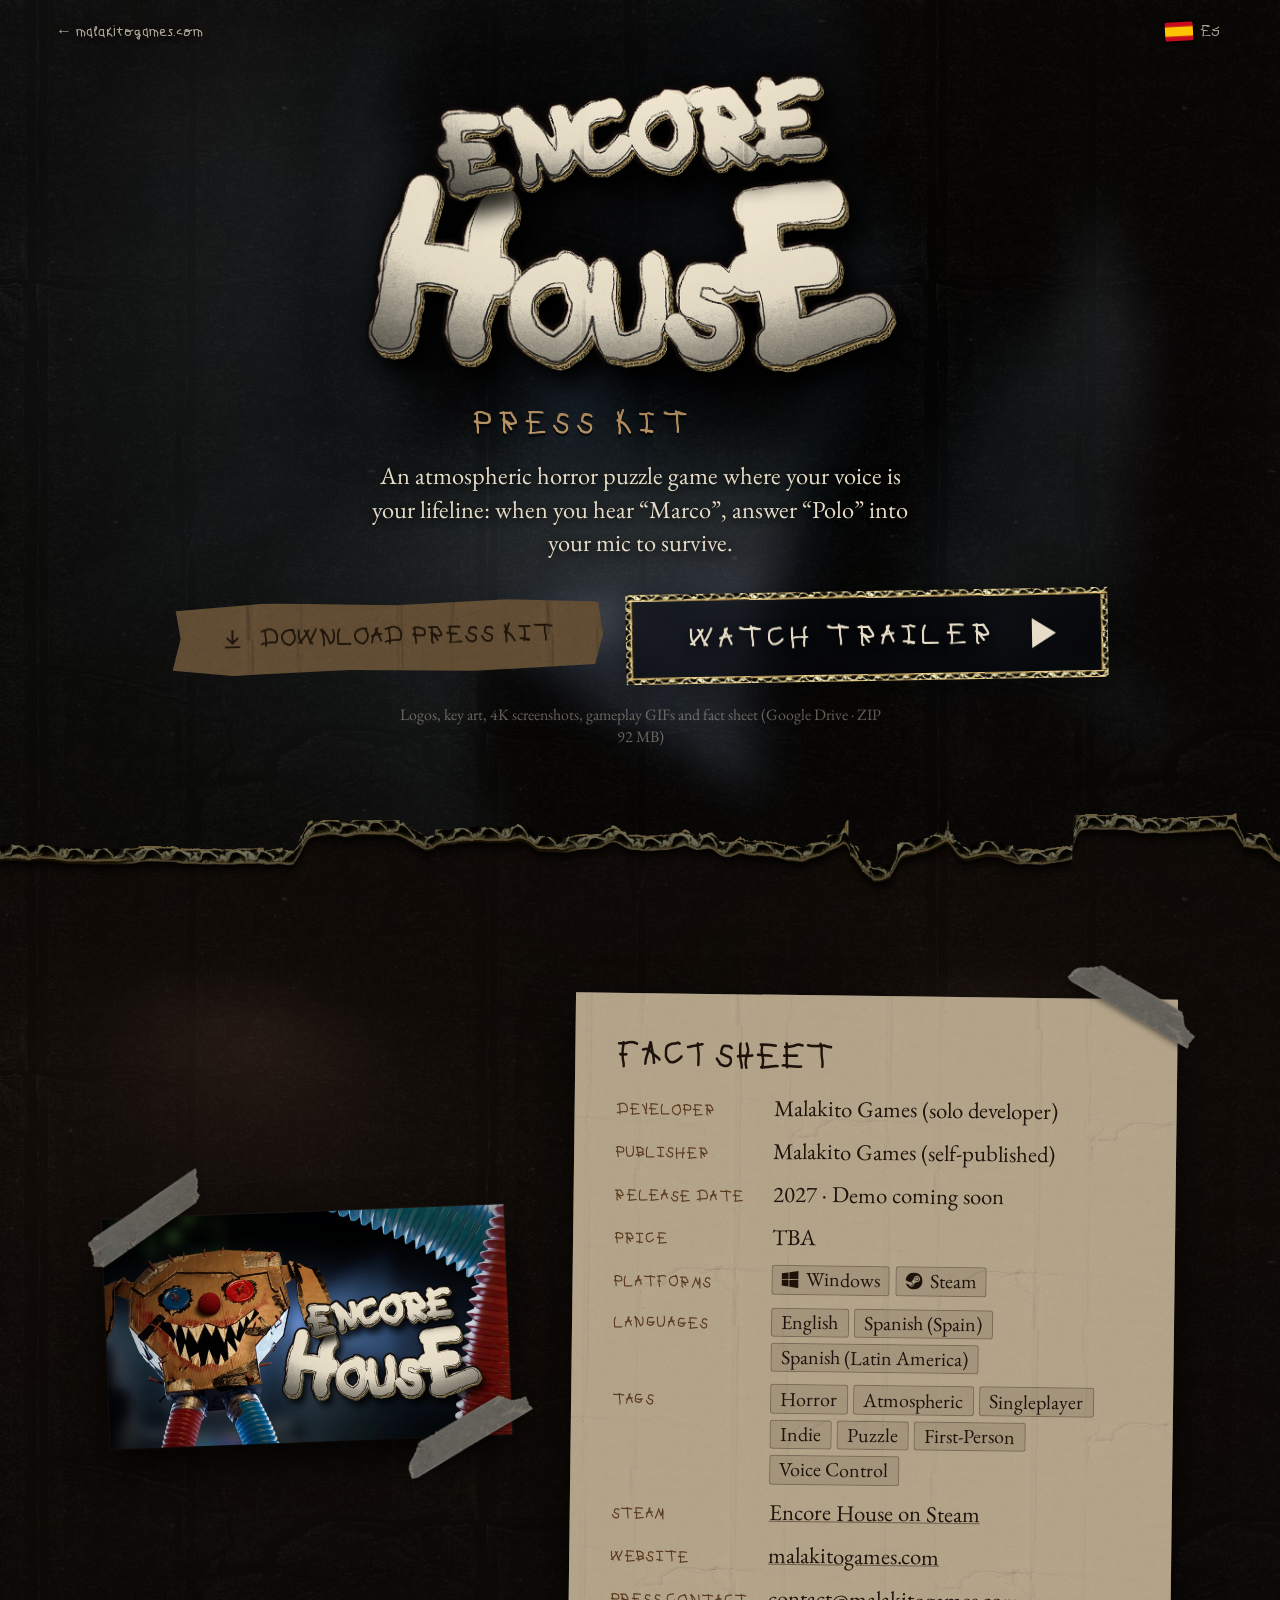
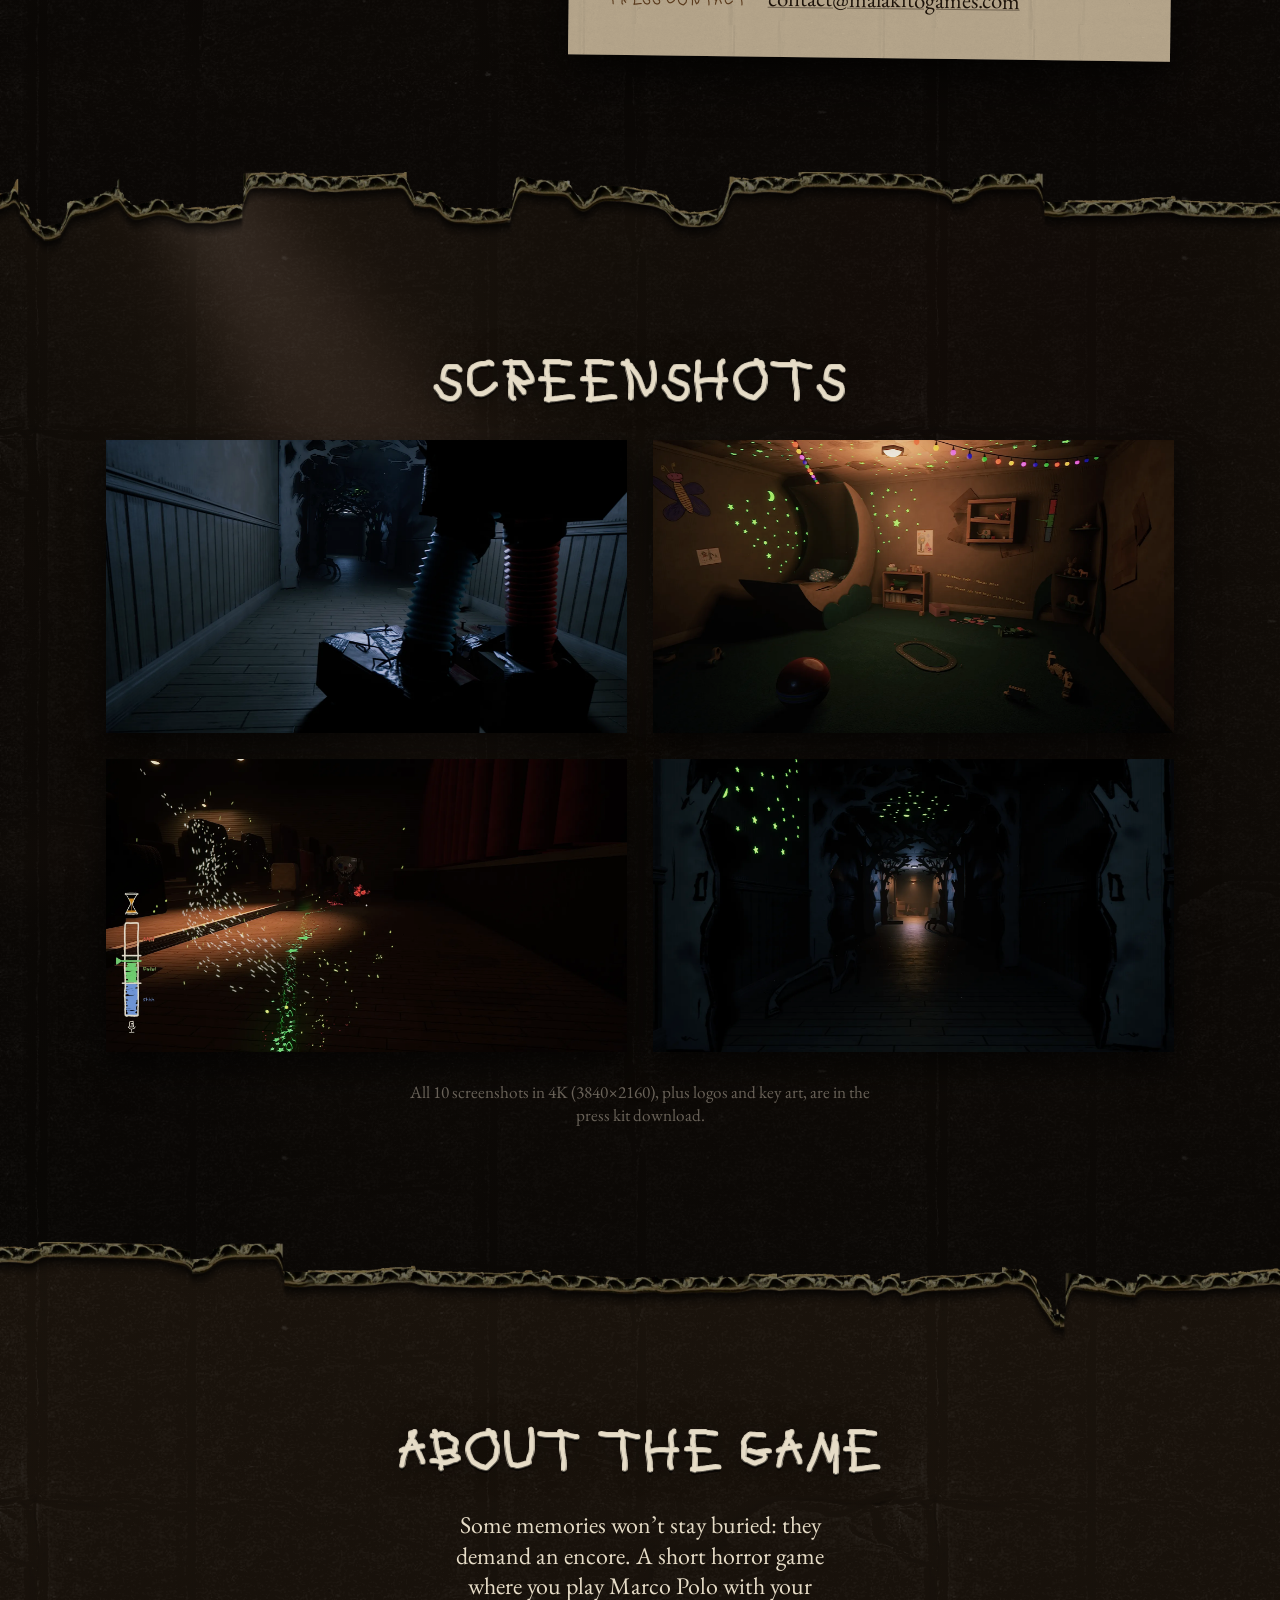
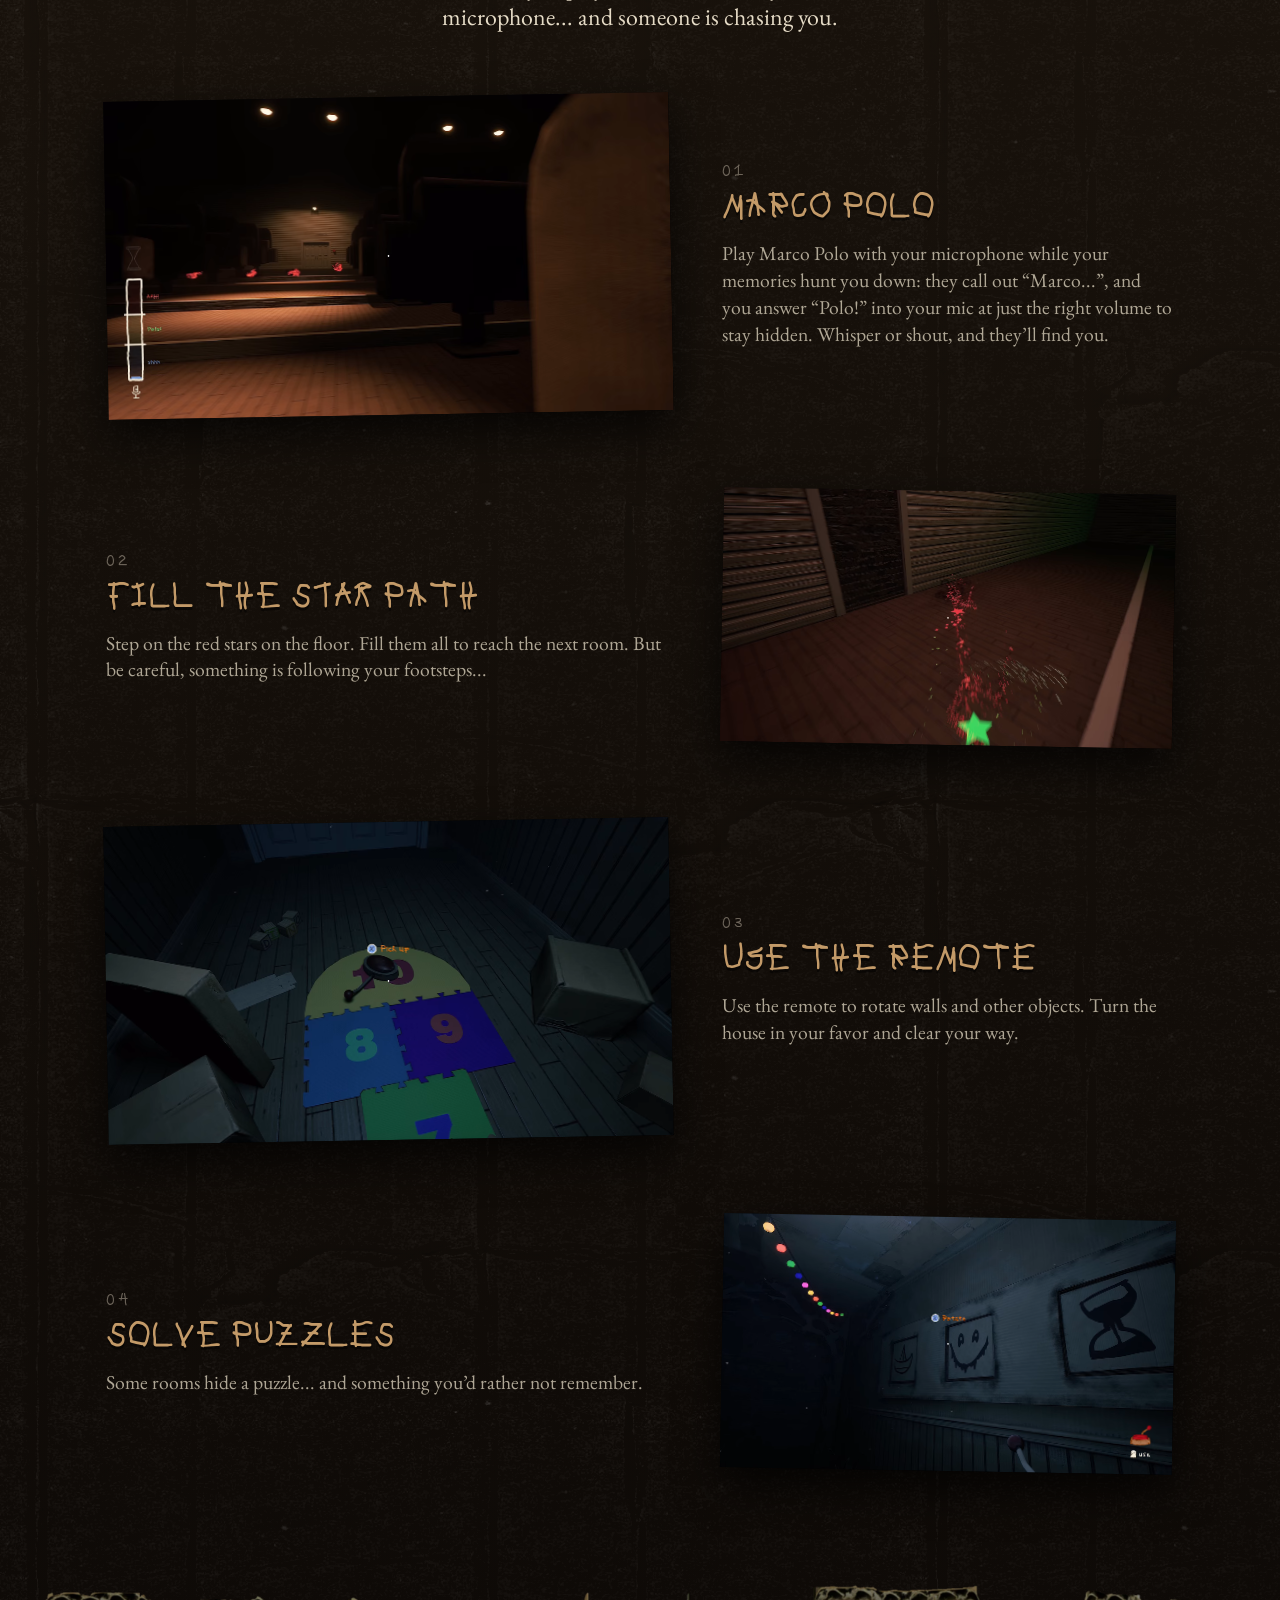
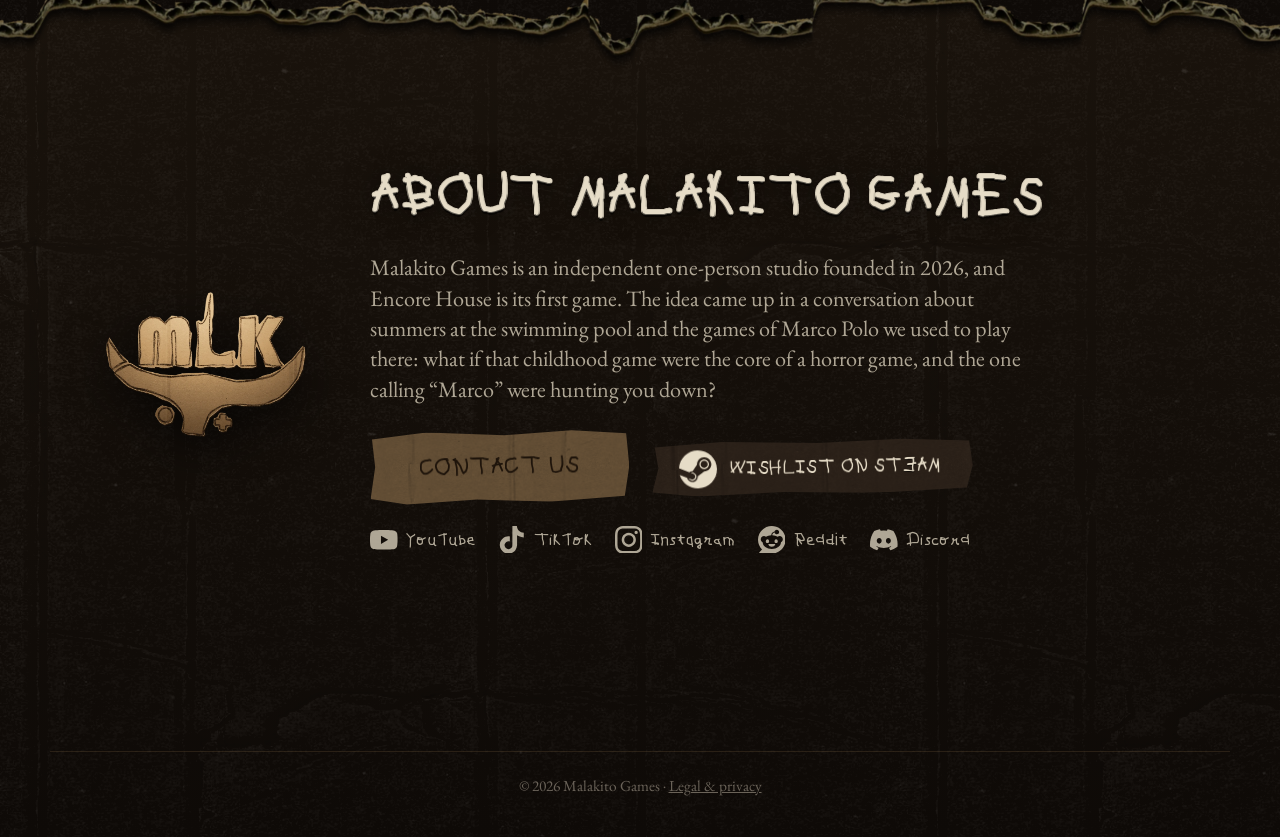
==== presskit/index.html @ 670d8d60 "Página /presskit, bandera arriba en la portada, botón Kit de prensa a la subpágina" ====
<!doctype html>
<html lang="en">
<head>
	<meta charset="utf-8" />
	<meta name="viewport" content="width=device-width, initial-scale=1" />
	<title>Encore House — Press kit · Malakito Games</title>
	<meta name="description" content="Press kit for Encore House, an atmospheric horror puzzle game where your voice is your lifeline. Fact sheet, screenshots, logos, key art and trailer." />
	<meta name="theme-color" content="#0b0907" />
	<meta property="og:type" content="website" />
	<meta property="og:title" content="Encore House — Press kit" />
	<meta property="og:description" content="Fact sheet, screenshots, logos, key art and trailer of Encore House, by Malakito Games." />
	<meta property="og:image" content="https://malakitogames.com/assets/brand/og_image.jpg" />
	<meta property="og:url" content="https://malakitogames.com/presskit/" />
	<meta name="twitter:card" content="summary_large_image" />
	<link rel="icon" href="../assets/brand/favicon.ico" sizes="any" />
	<link rel="icon" type="image/png" href="../assets/brand/favicon.png" />
	<link rel="apple-touch-icon" href="../assets/brand/apple-touch-icon.png" />
	<link rel="preload" as="font" type="font/woff2" href="../assets/fonts/EncoreKid-Regular.woff2" crossorigin />
	<link rel="stylesheet" href="../css/style.css?v=d9d851db" />
	<link rel="stylesheet" href="../css/edge.css?v=f5a3320f" />
	<script src="../js/config.js?v=3f3f60be"></script>
	<style>
		/* ---------- Press kit: solo lo propio de esta página; el resto viene de style.css ---------- */
		.pk-hero .sheet__in { min-height: min(86svh, 820px); display: grid; place-items: center; }
		.pk-hero .band__veil { background: radial-gradient(ellipse at 50% 45%, rgba(9, 7, 5, 0.3), rgba(9, 7, 5, 0.88) 75%); }
		.pk-hero__content { position: relative; z-index: 2; text-align: center; padding: 70px var(--gutter) calc(var(--edge-h) * 0.9); }
		.pk-hero__logo { width: min(560px, 80vw); margin: 0 auto 0.4rem; filter: drop-shadow(0 10px 30px rgba(0, 0, 0, 0.8)); }
		.pk-kicker { font: 400 clamp(1.4rem, 3vw, 2rem)/1 var(--font-display); color: var(--kraft); letter-spacing: 0.18em; text-transform: uppercase; margin: 0 0 1.2rem; text-shadow: 0 3px 0 rgba(0, 0, 0, 0.6); }
		.pk-hero__lead { margin: 0 auto 2rem; max-width: 46ch; font-size: 1.1em; color: var(--paper); text-shadow: 0 2px 10px rgba(0, 0, 0, 0.9); }
		.pk-cta { display: flex; gap: 1rem 1.4rem; flex-wrap: wrap; justify-content: center; align-items: center; }
		.pk-cta__note { width: 100%; margin: 0.4rem 0 0; font-size: 0.85rem; color: var(--paper-faint); }
		.btn--dl::before { content: ""; width: 0.9em; height: 0.9em; margin-right: 0.15em; background: currentColor;
			-webkit-mask: url("data:image/svg+xml,%3Csvg xmlns='http://www.w3.org/2000/svg' viewBox='0 0 24 24'%3E%3Cpath d='M11 2h2v11.6l4.3-4.3 1.4 1.4L12 17.4l-6.7-6.7 1.4-1.4 4.3 4.3zM4 19h16v2H4z'/%3E%3C/svg%3E") center / contain no-repeat;
			mask: url("data:image/svg+xml,%3Csvg xmlns='http://www.w3.org/2000/svg' viewBox='0 0 24 24'%3E%3Cpath d='M11 2h2v11.6l4.3-4.3 1.4 1.4L12 17.4l-6.7-6.7 1.4-1.4 4.3 4.3zM4 19h16v2H4z'/%3E%3C/svg%3E") center / contain no-repeat; }

		/* ---- ficha técnica: hoja de papel kraft pegada con cinta ---- */
		.pk-facts { display: grid; grid-template-columns: 0.8fr 1.2fr; gap: clamp(32px, 5vw, 72px); align-items: center; }
		.pk-sheet {
			position: relative; color: #1d130a;
			padding: clamp(26px, 3.4vw, 44px) clamp(22px, 3.2vw, 44px);
			background: #e2cead;
			box-shadow: 0 22px 50px rgba(0, 0, 0, 0.7);
			transform: rotate(0.7deg);
		}
		.pk-sheet::before { content: ""; position: absolute; inset: 0; pointer-events: none;
			background: url("../assets/tex/cardboard_grain.jpg") center / 300px; mix-blend-mode: multiply; opacity: 0.42; }
		.pk-sheet > * { position: relative; }
		.pk-sheet .tape { position: absolute; z-index: 2; }
		.pk-sheet h2 { font: 400 clamp(1.6rem, 3vw, 2.2rem)/1 var(--font-display); text-transform: uppercase; margin: 0 0 1.2rem; color: #1d130a; }
		.pk-dl { display: grid; grid-template-columns: auto 1fr; gap: 0.75rem 1.3rem; margin: 0; align-items: baseline; }
		.pk-dl dt { font: 400 1rem/1.4 var(--font-display); color: #5a3a1c; text-transform: uppercase; letter-spacing: 0.04em; white-space: nowrap; }
		.pk-dl dd { margin: 0; font-size: 1.02em; color: #1d130a; }
		.pk-dl .nowrap { white-space: nowrap; }
		.pk-dl a { color: #1d130a; text-decoration-color: rgba(29, 19, 10, 0.45); }
		.pk-dl a:hover { color: #7a2a1f; }
		.chips { display: flex; flex-wrap: wrap; gap: 0.35rem; }
		.chip { display: inline-flex; align-items: center; gap: 0.4em; padding: 0.12em 0.6em; font-size: 0.88em; line-height: 1.5; border-radius: 3px;
			background: rgba(29, 19, 10, 0.1); box-shadow: inset 0 0 0 1px rgba(29, 19, 10, 0.32); }
		.chip svg { width: 1em; height: 1em; fill: currentColor; flex: none; }
		.pk-copy { margin-top: 1.4rem; font: 400 1.05rem/1 var(--font-display); background: none; border: 0; color: #3a2410; cursor: pointer; text-decoration: underline; padding: 0; }
		.pk-copy:hover { color: #1d130a; }

		/* ---- el juego: filas grandes con el vídeo en movimiento ---- */
		.pk-about__lead { font-size: clamp(1.2rem, 1.6vw, 1.45rem); line-height: 1.5; color: var(--paper); text-align: center; margin: 0 auto clamp(2.6rem, 5vw, 4rem); max-width: 40ch; text-wrap: balance; }
		.pk-rows { display: grid; gap: clamp(44px, 6vw, 84px); }
		.pk-row { display: grid; grid-template-columns: 1.25fr 1fr; gap: clamp(26px, 4vw, 60px); align-items: center; }
		.pk-row:nth-child(even) .pk-row__media { order: 2; }
		.pk-row__media { position: relative; aspect-ratio: 16 / 9; background: #000; box-shadow: 0 18px 44px rgba(0, 0, 0, 0.7); transform: rotate(-1deg); }
		.pk-row:nth-child(even) .pk-row__media { transform: rotate(1deg); }
		.pk-row__media video { width: 100%; height: 100%; object-fit: cover; display: block; }
		.pk-row__num { display: block; font: 400 1rem/1 var(--font-display); color: var(--paper-faint); letter-spacing: 0.2em; margin-bottom: 0.5rem; }
		.pk-row h3 { font: 400 clamp(1.7rem, 2.8vw, 2.4rem)/1.05 var(--font-display); color: var(--kraft); text-transform: uppercase; margin: 0 0 0.9rem; text-shadow: 0 3px 0 rgba(0, 0, 0, 0.5); }
		.pk-row p { font-size: clamp(1.05rem, 1.2vw, 1.2rem); line-height: 1.6; color: var(--paper-dim); margin: 0; }

		/* ---- capturas ---- */
		.pk-shots { display: grid; grid-template-columns: repeat(2, 1fr); gap: clamp(14px, 2vw, 26px); margin-top: 1.5rem; }
		.pk-shots a { display: block; overflow: hidden; box-shadow: 0 14px 32px rgba(0, 0, 0, 0.65); cursor: zoom-in; }
		.pk-shots img { width: 100%; aspect-ratio: 16 / 9; object-fit: cover; transition: transform 0.4s ease, filter 0.4s ease; filter: brightness(0.92); }
		.pk-shots a:hover img { transform: scale(1.04); filter: brightness(1.08); }
		.pk-shots__note { text-align: center; margin: 1.8rem auto 0; color: var(--paper-faint); font-size: 0.92rem; }

		/* ---- estudio + contacto de prensa ---- */
		.pk-studio { display: grid; grid-template-columns: 200px 1fr; gap: clamp(28px, 5vw, 64px); align-items: center; }
		.pk-studio > img { width: 100%; filter: drop-shadow(0 12px 24px rgba(0, 0, 0, 0.7)); }
		.pk-cta--left { justify-content: flex-start; margin-top: 1.6rem; }
		.pk-mailnote { margin: 1rem 0 0; font-size: 0.88rem; color: var(--paper-faint); }
		.pk-mailnote a { color: var(--kraft); font-size: 1.1rem; }
		.socials.pk-socials { margin: 1.4rem 0 0; }

		.pk-top { position: absolute; top: 18px; left: var(--gutter); right: var(--gutter); z-index: 5; display: flex; justify-content: space-between; align-items: center; }
		.pk-top a { font: 400 1rem/1 var(--font-display); color: var(--paper-dim); text-decoration: none; text-shadow: 0 2px 6px rgba(0, 0, 0, 0.8); }
		.pk-top a:hover { color: var(--kraft); }

		@media (max-width: 860px) {
			.pk-facts, .pk-row, .pk-studio { grid-template-columns: 1fr; }
			.pk-row:nth-child(even) .pk-row__media { order: 0; }
			.pk-studio > img { width: 150px; }
		}
		@media (max-width: 480px) {
			.pk-dl { grid-template-columns: 1fr; gap: 0.1rem; }
			.pk-dl dd { margin-bottom: 0.7rem; }
			.pk-shots { grid-template-columns: 1fr; }
		}
	</style>
</head>
<body>
	<main>

		<!-- ============ PORTADA ============ -->
		<section class="pk-hero">
			<div class="sheet sheet--edge" style="--edge-x: -300px">
				<div class="sheet__in">
					<div class="band__bg" style="background-image:url('../assets/shots/shot_002_bg.webp')"></div>
					<div class="band__veil"></div>
					<div class="grain"></div>
					<div class="pk-top">
						<a href="../" data-i18n="nav.site">← malakitogames.com</a>
						<button class="lang js-lang" type="button">
							<span class="lang__flag lang__flag--es" aria-hidden="true"></span>
							<span class="lang__flag lang__flag--en" aria-hidden="true"></span>
							<span class="lang__code"></span>
						</button>
					</div>
					<div class="pk-hero__content">
						<img class="pk-hero__logo" src="../assets/brand/encore_house_logo.webp" alt="Encore House" width="1400" height="760" />
						<p class="pk-kicker" data-i18n="kicker">Press kit</p>
						<p class="pk-hero__lead" data-i18n="short">An atmospheric horror puzzle game where your voice is your lifeline: when you hear “Marco”, answer “Polo” into your mic to survive.</p>
						<div class="pk-cta">
							<a class="btn btn--big btn--dl js-drive" href="#" target="_blank" rel="noopener" data-i18n="dl">Download press kit</a>
							<a class="btn btn--teaser btn--play js-trailer" href="#" data-i18n="trailer">Watch trailer</a>
							<p class="pk-cta__note" data-i18n="dl.note">Logos, key art, 4K screenshots, gameplay GIFs and fact sheet (Google Drive · ZIP 92 MB)</p>
						</div>
					</div>
				</div>
				<div class="edge-lip"></div>
			</div>
		</section>

		<!-- ============ FICHA TÉCNICA ============ -->
		<section class="band">
			<div class="sheet sheet--edge" style="--edge-x: -1130px">
				<div class="sheet__in">
					<div class="band__bg" style="background-image:url('../assets/shots/shot_007_bg.webp')"></div>
					<div class="band__veil band__veil--deep"></div>
					<div class="grain"></div>
					<div class="band__content">
						<div class="pk-facts">
							<figure class="pinned pinned--tilt-l">
								<img src="../assets/brand/capsule_main.webp" alt="Encore House key art" loading="lazy" width="1232" height="706" />
								<span class="tape tape--tl tape--p3"></span><span class="tape tape--br tape--p4"></span>
							</figure>
							<div class="pk-sheet">
								<span class="tape tape--tr tape--p4"></span>
								<h2 data-i18n="facts.title">Fact sheet</h2>
								<dl class="pk-dl js-facts">
									<dt data-i18n="f.dev">Developer</dt><dd data-i18n="f.dev.v">Malakito Games (solo developer)</dd>
									<dt data-i18n="f.pub">Publisher</dt><dd data-i18n="f.pub.v">Malakito Games (self-published)</dd>
									<dt data-i18n="f.date">Release date</dt><dd data-i18n="f.date.v">2027 · Demo coming soon</dd>
									<dt data-i18n="f.price">Price</dt><dd data-i18n="f.price.v">TBA</dd>
									<dt data-i18n="f.plat">Platforms</dt><dd class="chips js-plat"></dd>
									<dt data-i18n="f.lang">Languages</dt><dd class="chips" data-chips="langs"></dd>
									<dt data-i18n="f.tags">Tags</dt><dd class="chips" data-chips="tags"></dd>
									<dt>Steam</dt><dd><a class="js-steam nowrap" href="#" target="_blank" rel="noopener" data-i18n="f.steam.v">Encore House on Steam</a></dd>
									<dt data-i18n="f.web">Website</dt><dd><a class="nowrap" href="../">malakitogames.com</a></dd>
									<dt data-i18n="f.contact">Press contact</dt><dd><a class="js-mail nowrap" href="#">contact [at] malakitogames.com</a></dd>
								</dl>
							</div>
						</div>
					</div>
				</div>
				<div class="edge-lip"></div>
			</div>
		</section>

		<!-- ============ CAPTURAS ============ -->
		<section class="band">
			<div class="sheet sheet--edge" style="--edge-x: -1890px">
				<div class="sheet__in">
					<div class="band__bg" style="background-image:url('../assets/shots/shot_009_bg.webp')"></div>
					<div class="band__veil band__veil--deep"></div>
					<div class="grain"></div>
					<div class="band__content">
						<h2 class="title title--center" data-i18n="shots.title">Screenshots</h2>
						<div class="pk-shots js-gallery">
							<a href="../assets/shots/shot_002.webp"><img src="../assets/shots/shot_002.webp" alt="Encore House screenshot" loading="lazy" width="1920" height="1080" /></a>
							<a href="../assets/shots/shot_003.webp"><img src="../assets/shots/shot_003.webp" alt="Encore House screenshot" loading="lazy" width="1920" height="1080" /></a>
							<a href="../assets/shots/shot_001.webp"><img src="../assets/shots/shot_001.webp" alt="Encore House screenshot" loading="lazy" width="1920" height="1080" /></a>
							<a href="../assets/shots/shot_006.webp"><img src="../assets/shots/shot_006.webp" alt="Encore House screenshot" loading="lazy" width="1920" height="1080" /></a>
						</div>
						<p class="pk-shots__note" data-i18n="shots.note">All 10 screenshots in 4K (3840×2160), plus logos and key art, are in the press kit download.</p>
					</div>
				</div>
				<div class="edge-lip"></div>
			</div>
		</section>

		<!-- ============ EL JUEGO ============ -->
		<section class="band">
			<div class="sheet sheet--edge" style="--edge-x: -560px">
				<div class="sheet__in">
					<div class="band__veil band__veil--solid"></div>
					<div class="grain grain--strong"></div>
					<div class="band__content">
						<h2 class="title title--center" data-i18n="about.title">About the game</h2>
						<p class="pk-about__lead" data-i18n="about">Some memories won’t stay buried: they demand an encore. A short horror game where you play Marco Polo with your microphone... and someone is chasing you.</p>
						<div class="pk-rows">
							<article class="pk-row">
								<div class="pk-row__media"><video muted loop playsinline preload="none" poster="../assets/video/clip_marco_polo.jpg" data-clip="marco_polo"></video></div>
								<div><span class="pk-row__num">01</span><h3>Marco Polo</h3><p data-i18n="m1">Play Marco Polo with your microphone while your memories hunt you down: they call out “Marco...”, and you answer “Polo!” into your mic at just the right volume to stay hidden. Whisper or shout, and they’ll find you.</p></div>
							</article>
							<article class="pk-row">
								<div class="pk-row__media"><video muted loop playsinline preload="none" poster="../assets/video/clip_path.jpg" data-clip="path"></video></div>
								<div><span class="pk-row__num">02</span><h3 data-i18n="m2.t">Fill the Star Path</h3><p data-i18n="m2">Step on the red stars on the floor. Fill them all to reach the next room. But be careful, something is following your footsteps...</p></div>
							</article>
							<article class="pk-row">
								<div class="pk-row__media"><video muted loop playsinline preload="none" poster="../assets/video/clip_remote.jpg" data-clip="remote"></video></div>
								<div><span class="pk-row__num">03</span><h3 data-i18n="m3.t">Use the Remote</h3><p data-i18n="m3">Use the remote to rotate walls and other objects. Turn the house in your favor and clear your way.</p></div>
							</article>
							<article class="pk-row">
								<div class="pk-row__media"><video muted loop playsinline preload="none" poster="../assets/video/clip_puzzle.jpg" data-clip="puzzle"></video></div>
								<div><span class="pk-row__num">04</span><h3 data-i18n="m4.t">Solve Puzzles</h3><p data-i18n="m4">Some rooms hide a puzzle... and something you’d rather not remember.</p></div>
							</article>
						</div>
					</div>
				</div>
				<div class="edge-lip"></div>
			</div>
		</section>

		<!-- ============ ESTUDIO + CONTACTO ============ -->
		<section class="band band--last">
			<div class="sheet">
				<div class="sheet__in">
					<div class="band__veil band__veil--solid"></div>
					<div class="grain grain--strong"></div>
					<div class="band__content">
						<div class="pk-studio">
							<img src="../assets/brand/mlk_logo_kraft.webp" alt="Malakito Games" loading="lazy" width="700" height="509" />
							<div>
								<h2 class="title" data-i18n="studio.title">About Malakito Games</h2>
								<p data-i18n="studio">Malakito Games is an independent one-person studio founded in 2026, and Encore House is its first game. The idea came up in a conversation about summers at the swimming pool and the games of Marco Polo we used to play there: what if that childhood game were the core of a horror game, and the one calling “Marco” were hunting you down?</p>
								<div class="pk-cta pk-cta--left">
									<a class="btn btn--big js-contact" href="#" data-i18n="contact">Contact us</a>
									<a class="btn btn--ghost btn--steam js-steam" href="#" target="_blank" rel="noopener"><span data-i18n="wishlist">Wishlist on Steam</span></a>
								</div>
								<p class="pk-mailnote js-mailnote" role="status" hidden></p>
								<ul class="socials pk-socials js-socials"></ul>
							</div>
						</div>
					</div>
					<footer class="footer">
						<span>© <span class="js-year">2026</span> Malakito Games · <a class="footer__legal" href="../legal.html" data-i18n="legal">Legal &amp; privacy</a></span>
					</footer>
				</div>
			</div>
		</section>
	</main>

	<!-- Ventana del tráiler (igual que en la portada) -->
	<div class="lightbox js-trailerbox" hidden>
		<button class="lightbox__close" aria-label="Close">×</button>
		<div class="trailer__frame"></div>
	</div>
	<!-- Visor de capturas -->
	<div class="lightbox js-lightbox" hidden>
		<button class="lightbox__close" aria-label="Close">×</button>
		<button class="lightbox__prev" aria-label="Previous">‹</button>
		<img alt="" />
		<button class="lightbox__next" aria-label="Next">›</button>
	</div>

	<script>
	(() => {
		const S = window.SITE || {};
		const T = {
			en: {
				"nav.site": "← malakitogames.com", kicker: "Press kit",
				short: "An atmospheric horror puzzle game where your voice is your lifeline: when you hear “Marco”, answer “Polo” into your mic to survive.",
				dl: "Download press kit", trailer: "Watch trailer",
				"dl.note": "Logos, key art, 4K screenshots, gameplay GIFs and fact sheet (Google Drive · ZIP 92 MB)",
				"facts.title": "Fact sheet",
				"f.dev": "Developer", "f.dev.v": "Malakito Games (solo developer)",
				"f.pub": "Publisher", "f.pub.v": "Malakito Games (self-published)",
				"f.date": "Release date", "f.date.v": "2027 · Demo coming soon",
				"f.price": "Price", "f.price.v": "TBA",
				"f.plat": "Platforms", "f.lang": "Languages", "f.tags": "Tags",
				"f.web": "Website", "f.contact": "Press contact",
				langs: ["English", "Spanish (Spain)", "Spanish (Latin America)"],
				tags: ["Horror", "Atmospheric", "Singleplayer", "Indie", "Puzzle", "First-Person", "Voice Control"],
				"f.steam.v": "Encore House on Steam",
				"about.title": "About the game",
				about: "Some memories won’t stay buried: they demand an encore. A short horror game where you play Marco Polo with your microphone... and someone is chasing you.",
				m1: "Play Marco Polo with your microphone while your memories hunt you down: they call out “Marco...”, and you answer “Polo!” into your mic at just the right volume to stay hidden. Whisper or shout, and they’ll find you.",
				"m2.t": "Fill the Star Path", m2: "Step on the red stars on the floor. Fill them all to reach the next room. But be careful, something is following your footsteps...",
				"m3.t": "Use the Remote", m3: "Use the remote to rotate walls and other objects. Turn the house in your favor and clear your way.",
				"m4.t": "Solve Puzzles", m4: "Some rooms hide a puzzle... and something you’d rather not remember.",
				"shots.title": "Screenshots",
				"shots.note": "All 10 screenshots in 4K (3840×2160), plus logos and key art, are in the press kit download.",
				"studio.title": "About Malakito Games",
				studio: "Malakito Games is an independent one-person studio founded in 2026, and Encore House is its first game. The idea came up in a conversation about summers at the swimming pool and the games of Marco Polo we used to play there: what if that childhood game were the core of a horror game, and the one calling “Marco” were hunting you down?",
				contact: "Contact us", mailok: "Email copied to your clipboard",
				wishlist: "Wishlist on St<span class=\"mirror\">e</span>am",
				legal: "Legal &amp; privacy", "lang.switch": "Ver en español",
				title: "Encore House — Press kit · Malakito Games",
			},
			es: {
				"nav.site": "← malakitogames.com", kicker: "Kit de prensa",
				short: "Un juego de terror atmosférico y puzles en el que tu voz es tu salvavidas: cuando escuches “Marco”, responde “Polo” por el micrófono para sobrevivir.",
				dl: "Descargar kit de prensa", trailer: "Ver tráiler",
				"dl.note": "Logos, key art, capturas en 4K, GIFs de gameplay y ficha técnica (Google Drive · ZIP 92 MB)",
				"facts.title": "Ficha técnica",
				"f.dev": "Desarrollador", "f.dev.v": "Malakito Games (desarrollador en solitario)",
				"f.pub": "Editor", "f.pub.v": "Malakito Games (autoeditado)",
				"f.date": "Lanzamiento", "f.date.v": "2027 · Demo próximamente",
				"f.price": "Precio", "f.price.v": "Por anunciar",
				"f.plat": "Plataformas", "f.lang": "Idiomas", "f.tags": "Etiquetas",
				"f.web": "Web", "f.contact": "Contacto de prensa",
				langs: ["Inglés", "Español de España", "Español de Hispanoamérica"],
				tags: ["Terror", "Ambientales", "Un jugador", "Indie", "Puzles", "Primera persona", "Control de voz"],
				"f.steam.v": "Encore House en Steam",
				"about.title": "Acerca del juego",
				about: "Hay recuerdos que no se quedan enterrados: piden un Encore. Un juego de terror corto en el que juegas al Marco Polo con tu micrófono... y alguien te persigue.",
				m1: "Juega al Marco Polo con tu micrófono mientras te persiguen tus recuerdos: te gritan “Marco...”, responde “¡Polo!” por el micrófono al volumen correcto para no ser encontrado. Si susurras o gritas, te encontrarán.",
				"m2.t": "Rellena el Camino de Estrellas", m2: "Pisa las estrellas rojas del suelo. Rellénalas todas para avanzar a la siguiente sala. Pero ten cuidado, algo sigue tus pasos...",
				"m3.t": "Utiliza el Mando a Distancia", m3: "Usa el mando a distancia para girar paredes y otros objetos. Cambia la casa a tu favor para abrirte paso.",
				"m4.t": "Resuelve Puzles", m4: "Algunas habitaciones guardan un puzle… y algo que quizá prefieras no recordar.",
				"shots.title": "Capturas",
				"shots.note": "Las 10 capturas en 4K (3840×2160), los logos y el key art están en la descarga del kit de prensa.",
				"studio.title": "Sobre Malakito Games",
				studio: "Malakito Games es un estudio independiente de una sola persona fundado en 2026 y Encore House es su primer juego. La idea surgió en una conversación sobre los veranos en la piscina y las partidas de Marco Polo que jugábamos allí: ¿y si ese juego de la infancia fuera el centro de un juego de terror, y quien grita “Marco” te estuviera dando caza?",
				contact: "Contáctanos", mailok: "Correo copiado al portapapeles",
				wishlist: "Añádelo a tu lista de d<span class=\"mirror\">e</span>seados",
				legal: "Aviso legal y privacidad", "lang.switch": "View in English",
				title: "Encore House — Kit de prensa · Malakito Games",
			},
		};
		const ICON = {
			Windows: "M0 3.449 9.75 2.1v9.451H0m10.949-9.602L24 0v11.4H10.949M0 12.6h9.75v9.451L0 20.699M10.949 12.6H24V24l-12.9-1.801",
			Steam: "M11.979 0C5.678 0 .511 4.86.022 11.037l6.432 2.658c.545-.371 1.203-.59 1.912-.59.063 0 .125.004.188.006l2.861-4.142V8.91c0-2.495 2.028-4.524 4.524-4.524 2.494 0 4.522 2.031 4.522 4.527s-2.028 4.525-4.524 4.525h-.104l-4.076 2.911c0 .052.004.105.004.159 0 1.875-1.515 3.396-3.39 3.396-1.635 0-3.016-1.173-3.331-2.727L.436 15.27C1.862 20.307 6.486 24 11.979 24c6.627 0 11.999-5.373 11.999-12S18.605 0 11.979 0zM7.54 18.21l-1.473-.61c.262.543.714.999 1.314 1.25 1.297.539 2.793-.076 3.332-1.375.263-.63.264-1.319.005-1.949s-.75-1.121-1.377-1.383c-.624-.26-1.29-.249-1.878-.03l1.523.63c.956.4 1.409 1.5 1.009 2.455-.397.957-1.497 1.41-2.454 1.012H7.54zm11.415-9.303c0-1.662-1.353-3.015-3.015-3.015-1.665 0-3.015 1.353-3.015 3.015 0 1.665 1.35 3.015 3.015 3.015 1.663 0 3.015-1.35 3.015-3.015zm-5.273-.005c0-1.252 1.013-2.266 2.265-2.266 1.249 0 2.266 1.014 2.266 2.266 0 1.251-1.017 2.265-2.266 2.265-1.253 0-2.265-1.014-2.265-2.265z",
			YouTube: "M23.498 6.186a3.016 3.016 0 0 0-2.122-2.136C19.505 3.545 12 3.545 12 3.545s-7.505 0-9.377.505A3.017 3.017 0 0 0 .502 6.186C0 8.07 0 12 0 12s0 3.93.502 5.814a3.016 3.016 0 0 0 2.122 2.136c1.871.505 9.376.505 9.376.505s7.505 0 9.377-.505a3.015 3.015 0 0 0 2.122-2.136C24 15.93 24 12 24 12s0-3.93-.502-5.814zM9.545 15.568V8.432L15.818 12l-6.273 3.568z",
		TikTok: "M12.525.02c1.31-.02 2.61-.01 3.91-.02.08 1.53.63 3.09 1.75 4.17 1.12 1.11 2.7 1.62 4.24 1.79v4.03c-1.44-.05-2.89-.35-4.2-.97-.57-.26-1.1-.59-1.62-.93-.01 2.92.01 5.84-.02 8.75-.08 1.4-.54 2.79-1.35 3.94-1.31 1.92-3.58 3.17-5.91 3.21-1.43.08-2.86-.31-4.08-1.03-2.02-1.19-3.44-3.37-3.65-5.71-.02-.5-.03-1-.01-1.49.18-1.9 1.12-3.72 2.58-4.96 1.66-1.44 3.98-2.13 6.15-1.72.02 1.48-.04 2.96-.04 4.44-.99-.32-2.15-.23-3.02.37-.63.41-1.11 1.04-1.36 1.75-.21.51-.15 1.07-.14 1.61.24 1.64 1.82 3.02 3.5 2.87 1.12-.01 2.19-.66 2.77-1.61.19-.33.4-.67.41-1.06.1-1.79.06-3.57.07-5.36.01-4.03-.01-8.05.02-12.07z",
		Instagram: "M7.0301.084c-1.2768.0602-2.1487.264-2.911.5634-.7888.3075-1.4575.72-2.1228 1.3877-.6652.6677-1.075 1.3368-1.3802 2.127-.2954.7638-.4956 1.6365-.552 2.914-.0564 1.2775-.0689 1.6882-.0626 4.947.0062 3.2586.0206 3.6671.0825 4.9473.061 1.2765.264 2.1482.5635 2.9107.308.7889.72 1.4573 1.388 2.1228.6679.6655 1.3365 1.0743 2.1285 1.38.7632.295 1.6361.4961 2.9134.552 1.2773.056 1.6884.069 4.9462.0627 3.2578-.0062 3.668-.0207 4.9478-.0814 1.28-.0607 2.147-.2652 2.9098-.5633.7889-.3086 1.4578-.72 2.1228-1.3881.665-.6682 1.0745-1.3378 1.3795-2.1284.2957-.7632.4966-1.636.552-2.9124.056-1.2809.0692-1.6898.063-4.948-.0063-3.2583-.021-3.6668-.0817-4.9465-.0607-1.2797-.264-2.1487-.5633-2.9117-.3084-.7889-.72-1.4568-1.3876-2.1228C21.2982 1.33 20.628.9208 19.8378.6165 19.074.321 18.2017.1197 16.9244.0645 15.6471.0093 15.236-.005 11.977.0014 8.718.0076 8.31.0215 7.0301.0839m.1402 21.6932c-1.17-.0509-1.8053-.2453-2.2287-.408-.5606-.216-.96-.4771-1.3819-.895-.422-.4178-.6811-.8186-.9-1.378-.1644-.4234-.3624-1.058-.4171-2.228-.0595-1.2645-.072-1.6442-.079-4.848-.007-3.2037.0053-3.583.0607-4.848.05-1.169.2456-1.805.408-2.2282.216-.5613.4762-.96.895-1.3816.4188-.4217.8184-.6814 1.3783-.9003.423-.1651 1.0575-.3614 2.227-.4171 1.2655-.06 1.6447-.072 4.848-.079 3.2033-.007 3.5835.005 4.8495.0608 1.169.0508 1.8053.2445 2.228.408.5608.216.96.4754 1.3816.895.4217.4194.6816.8176.9005 1.3787.1653.4217.3617 1.056.4169 2.2263.0602 1.2655.0739 1.645.0796 4.848.0058 3.203-.0055 3.5834-.061 4.848-.051 1.17-.245 1.8055-.408 2.2294-.216.5604-.4763.96-.8954 1.3814-.419.4215-.8181.6811-1.3783.9-.4224.1649-1.0577.3617-2.2262.4174-1.2656.0595-1.6448.072-4.8493.079-3.2045.007-3.5825-.006-4.848-.0608M16.953 5.5864A1.44 1.44 0 1 0 18.39 4.144a1.44 1.44 0 0 0-1.437 1.4424M5.8385 12.012c.0067 3.4032 2.7706 6.1557 6.173 6.1493 3.4026-.0065 6.157-2.7701 6.1506-6.1733-.0065-3.4032-2.771-6.1565-6.174-6.1498-3.403.0067-6.156 2.771-6.1496 6.1738M8 12.0077a4 4 0 1 1 4.008 3.9921A3.9996 3.9996 0 0 1 8 12.0077",
		Reddit: "M12 0C5.373 0 0 5.373 0 12c0 3.314 1.343 6.314 3.515 8.485l-2.286 2.286C.775 23.225 1.097 24 1.738 24H12c6.627 0 12-5.373 12-12S18.627 0 12 0Zm4.388 3.199c1.104 0 1.999.895 1.999 1.999 0 1.105-.895 2-1.999 2-.946 0-1.739-.657-1.947-1.539v.002c-1.147.162-2.032 1.15-2.032 2.341v.007c1.776.067 3.4.567 4.686 1.363.473-.363 1.064-.58 1.707-.58 1.547 0 2.802 1.254 2.802 2.802 0 1.117-.655 2.081-1.601 2.531-.088 3.256-3.637 5.876-7.997 5.876-4.361 0-7.905-2.617-7.998-5.87-.954-.447-1.614-1.415-1.614-2.538 0-1.548 1.255-2.802 2.803-2.802.645 0 1.239.218 1.712.585 1.275-.79 2.881-1.291 4.64-1.365v-.01c0-1.663 1.263-3.034 2.88-3.207.188-.911.993-1.595 1.959-1.595Zm-8.085 8.376c-.784 0-1.459.78-1.506 1.797-.047 1.016.64 1.429 1.426 1.429.786 0 1.371-.369 1.418-1.385.047-1.017-.553-1.841-1.338-1.841Zm7.406 0c-.786 0-1.385.824-1.338 1.841.047 1.017.634 1.385 1.418 1.385.785 0 1.473-.413 1.426-1.429-.046-1.017-.721-1.797-1.506-1.797Zm-3.703 4.013c-.974 0-1.907.048-2.77.135-.147.015-.241.168-.183.305.483 1.154 1.622 1.964 2.953 1.964 1.33 0 2.47-.81 2.953-1.964.057-.137-.037-.29-.184-.305-.863-.087-1.795-.135-2.769-.135Z",
			Discord: "M20.317 4.37a19.791 19.791 0 0 0-4.885-1.515.074.074 0 0 0-.079.037c-.21.375-.444.864-.608 1.25a18.27 18.27 0 0 0-5.487 0 12.64 12.64 0 0 0-.617-1.25.077.077 0 0 0-.079-.037A19.736 19.736 0 0 0 3.677 4.37a.07.07 0 0 0-.032.027C.533 9.046-.32 13.58.099 18.057a.082.082 0 0 0 .031.057 19.9 19.9 0 0 0 5.993 3.03.078.078 0 0 0 .084-.028 14.09 14.09 0 0 0 1.226-1.994.076.076 0 0 0-.041-.106 13.107 13.107 0 0 1-1.872-.892.077.077 0 0 1-.008-.128 10.2 10.2 0 0 0 .372-.292.074.074 0 0 1 .077-.01c3.928 1.793 8.18 1.793 12.062 0a.074.074 0 0 1 .078.01c.12.098.246.198.373.292a.077.077 0 0 1-.006.127 12.299 12.299 0 0 1-1.873.892.077.077 0 0 0-.041.107c.36.698.772 1.362 1.225 1.993a.076.076 0 0 0 .084.028 19.839 19.839 0 0 0 6.002-3.03.077.077 0 0 0 .032-.054c.5-5.177-.838-9.674-3.549-13.66a.061.061 0 0 0-.031-.03zM8.02 15.33c-1.183 0-2.157-1.085-2.157-2.419 0-1.333.956-2.419 2.157-2.419 1.21 0 2.176 1.096 2.157 2.42 0 1.333-.956 2.418-2.157 2.418zm7.975 0c-1.183 0-2.157-1.085-2.157-2.419 0-1.333.955-2.419 2.157-2.419 1.21 0 2.176 1.096 2.157 2.42 0 1.333-.946 2.418-2.157 2.418z",
		};
		const svg = (d) => (d ? `<svg viewBox="0 0 24 24" aria-hidden="true"><path d="${d}"/></svg>` : "");

		// ---------- idioma: ?lang=, o el elegido en la web, o inglés ----------
		const store = { get() { try { return localStorage.getItem("lang"); } catch (e) { return null; } }, set(v) { try { localStorage.setItem("lang", v); } catch (e) {} } };
		const q = new URLSearchParams(location.search).get("lang");
		let lang = T[q] ? q : (T[store.get()] ? store.get() : "en");
		const t = (k) => T[lang][k] ?? T.en[k] ?? "";
		const apply = () => {
			document.documentElement.lang = lang;
			document.title = t("title");
			document.querySelectorAll("[data-i18n]").forEach((el) => { const v = t(el.dataset.i18n); if (v) el.innerHTML = v; });
			document.querySelectorAll("[data-chips]").forEach((el) => { el.innerHTML = t(el.dataset.chips).map((x) => `<span class="chip">${x}</span>`).join(""); });
			const b = document.querySelector(".js-lang");
			const other = lang === "en" ? "es" : "en";
			b.dataset.target = other; b.title = b.ariaLabel = t("lang.switch");
			b.querySelector(".lang__code").textContent = other.toUpperCase();
			document.querySelectorAll("video[data-clip]").forEach((v) => v.dataset.loaded && loadClip(v));
		};

		// ---------- vídeos de las mecánicas: se cargan al verse, en el idioma activo ----------
		const loadClip = (v) => {
			const base = `../assets/video/clip_${v.dataset.clip}${lang === "es" ? "_es" : ""}`;
			if (v.dataset.loaded === base) return;
			v.dataset.loaded = base;
			v.innerHTML = `<source src="${base}.webm" type="video/webm"><source src="${base}.mp4" type="video/mp4">`;
			v.load(); v.play().catch(() => {});
		};
		const io = new IntersectionObserver((es) => es.forEach((e) => {
			const v = e.target;
			if (e.isIntersecting) { loadClip(v); v.play().catch(() => {}); } else v.pause();
		}), { rootMargin: "200px" });
		document.querySelectorAll("video[data-clip]").forEach((v) => io.observe(v));

		document.querySelector(".js-lang").addEventListener("click", () => { lang = lang === "en" ? "es" : "en"; store.set(lang); apply(); });
		apply();

		// ---------- enlaces desde config.js (lo mismo que usa la portada) ----------
		const steam = (S.steamUrl || "https://store.steampowered.com/app/5219540/Encore_House/").replace("utm_medium=website", "utm_medium=presskit");
		document.querySelectorAll(".js-steam").forEach((a) => (a.href = steam));
		document.querySelectorAll(".js-drive").forEach((a) => { if (S.pressKitUrl) a.href = S.pressKitUrl; else a.hidden = true; });
		document.querySelector(".js-plat").innerHTML = `<span class="chip">${svg(ICON.Windows)}Windows</span><span class="chip">${svg(ICON.Steam)}Steam</span>`;
		const addr = S.emailUser ? `${S.emailUser}@${S.emailDomain}` : "";
		document.querySelectorAll(".js-mail").forEach((a) => { a.href = `mailto:${addr}`; a.textContent = addr; });
		const copy = (text) => (navigator.clipboard ? navigator.clipboard.writeText(text) : Promise.reject());
		// Contacto: abre el correo si hay programa, y además copia la dirección y la enseña (si no lo hay, mailto no hace nada)
		document.querySelectorAll(".js-contact").forEach((a) => {
			a.href = `mailto:${addr}`;
			a.addEventListener("click", () => {
				copy(addr).catch(() => {});
				const note = document.querySelector(".js-mailnote");
				note.innerHTML = `<a href="mailto:${addr}">${addr}</a><br><span data-i18n="mailok">${t("mailok")}</span>`;
				note.hidden = false;
			});
		});
		const ul = document.querySelector(".js-socials");
		[...(S.socials || []), S.discordUrl ? { name: "Discord", url: S.discordUrl, handle: "Discord" } : null].filter((s) => s && s.url).forEach((s) => {
			const li = document.createElement("li");
			li.innerHTML = `<a href="${s.url}" target="_blank" rel="noopener" title="${s.name}">${svg(ICON[s.name])}<span>${s.name}</span></a>`;
			ul.appendChild(li);
		});
		document.querySelectorAll(".js-year").forEach((e) => (e.textContent = new Date().getFullYear()));

		// ---------- ventanas: tráiler y capturas ----------
		const openBox = (box) => { box.hidden = false; document.body.classList.add("no-scroll"); };
		const closeBox = (box) => { box.hidden = true; document.body.classList.remove("no-scroll"); };
		const tbox = document.querySelector(".js-trailerbox");
		const frame = tbox.querySelector(".trailer__frame");
		const closeT = () => { frame.innerHTML = ""; closeBox(tbox); };
		document.querySelectorAll(".js-trailer").forEach((a) => {
			if (!S.trailerYoutubeId) { a.hidden = true; return; }
			a.href = `https://www.youtube.com/watch?v=${S.trailerYoutubeId}`; a.target = "_blank"; a.rel = "noopener";
			a.addEventListener("click", (e) => {
				if (location.protocol === "file:") return;   // sin servidor YouTube no deja incrustar: se abre en YouTube
				e.preventDefault();
				const origin = encodeURIComponent(location.origin);
				frame.innerHTML = `<iframe src="https://www.youtube-nocookie.com/embed/${S.trailerYoutubeId}?autoplay=1&rel=0&playsinline=1&origin=${origin}" title="Encore House trailer" allow="autoplay; encrypted-media; picture-in-picture; fullscreen" referrerpolicy="strict-origin-when-cross-origin" allowfullscreen></iframe>`;
				openBox(tbox);
			});
		});
		tbox.querySelector(".lightbox__close").addEventListener("click", closeT);
		tbox.addEventListener("click", (e) => { if (e.target === tbox) closeT(); });

		const box = document.querySelector(".js-lightbox");
		const img = box.querySelector("img");
		const links = [...document.querySelectorAll(".js-gallery a")];
		let i = 0;
		const show = (n) => { i = (n + links.length) % links.length; img.src = links[i].href; };
		links.forEach((a, n) => a.addEventListener("click", (e) => { e.preventDefault(); show(n); openBox(box); }));
		box.querySelector(".lightbox__close").addEventListener("click", () => closeBox(box));
		box.querySelector(".lightbox__prev").addEventListener("click", (e) => { e.stopPropagation(); show(i - 1); });
		box.querySelector(".lightbox__next").addEventListener("click", (e) => { e.stopPropagation(); show(i + 1); });
		box.addEventListener("click", (e) => { if (e.target === box) closeBox(box); });
		addEventListener("keydown", (e) => {
			if (e.key === "Escape") { if (!tbox.hidden) closeT(); if (!box.hidden) closeBox(box); }
			if (!box.hidden && e.key === "ArrowLeft") show(i - 1);
			if (!box.hidden && e.key === "ArrowRight") show(i + 1);
		});
	})();
	</script>
</body>
</html>
---- css/style.css ----
/* ============================================================
   malakitogames.com — Encore House
   Bandas de cartón oscuro con bordes rasgados reales (tools/build_assets.py)
   ============================================================ */

/* EB Garamond (OFL, descargada de Google Fonts a assets/fonts). Variable 400–600.
   size-adjust la agranda: su ojo medio es más bajo que el de la fuente del sistema, y así queda
   solo una pizca más pequeña que la antigua sin tocar ningún tamaño del CSS. */
@font-face {
	font-family: "EB Garamond";
	src: url("../assets/fonts/EBGaramond-400.woff2") format("woff2");
	font-weight: 400 600; font-style: normal; font-display: swap;
	size-adjust: 117%;
}
@font-face {
	font-family: "EB Garamond";
	src: url("../assets/fonts/EBGaramond-400-italic.woff2") format("woff2");
	font-weight: 400; font-style: italic; font-display: swap;
	size-adjust: 117%;
}
@font-face {
	font-family: "EncoreKid";
	src: url("../assets/fonts/EncoreKid-Regular.woff2") format("woff2");
	font-display: swap;
}

:root {
	--ink: #0b0907;          /* negro cálido del fondo */
	--panel: #17110b;
	--paper: #e6dcc7;        /* hueso (paleta): texto principal */
	--paper-dim: rgba(230, 220, 199, 0.74);
	--paper-faint: rgba(230, 220, 199, 0.42);
	--kraft: #c39a68;        /* cartón */
	--kraft-dark: #5e4329;
	--red: #c8372b;          /* nariz de la cápsula */
	--blue: #3d78c4;         /* ojo azul */
	--glow: #8fe07a;         /* verde Path Filler / estrellas */

	--font-display: "EncoreKid", "Comic Sans MS", "Segoe Print", cursive;
	--font-body: "EB Garamond", Georgia, "Times New Roman", serif;

	--edge-h: clamp(84px, 12.2vw, 176px);   /* alto de la tira del borde roto */
	--gutter: clamp(18px, 5vw, 56px);
	--maxw: 1180px;
}

* { box-sizing: border-box; }
[hidden] { display: none !important; }
html { scroll-behavior: smooth; }
body {
	margin: 0;
	background: var(--ink);
	color: var(--paper);
	font: 400 clamp(16px, 1.05vw + 10px, 19px)/1.6 var(--font-body);
	-webkit-font-smoothing: antialiased;
	overflow-x: hidden;
}
body.no-scroll { overflow: hidden; }
img, video { display: block; max-width: 100%; height: auto; }
a { color: var(--kraft); }
em { font-style: normal; color: var(--kraft); }
strong { color: var(--paper); }

/* textura de cartón general bajo todo (se ve entre bandas) */
body::before {
	content: "";
	position: fixed; inset: 0; z-index: -1;
	background: url("../assets/tex/cardboard_grain.jpg") 0 0 / 640px;
	opacity: 0.08;
	mix-blend-mode: screen;
	pointer-events: none;
}

/* ============ Tipografía ============ */
.title {
	font-family: var(--font-display);
	font-weight: 400;
	font-size: clamp(2.1rem, 4.4vw, 3.7rem);
	line-height: 1.02;
	letter-spacing: 0.01em;
	margin: 0 0 0.5em;
	color: var(--paper);
	-webkit-text-stroke: 0.035em var(--paper);   /* engorda la letra de niño */
	paint-order: stroke fill;
	text-shadow: 0 3px 0 rgba(0, 0, 0, 0.55), 0 0 30px rgba(0, 0, 0, 0.6);
	text-wrap: balance;
}
.title, .btn { text-transform: uppercase; }
.title--center { text-align: center; }
p { margin: 0 0 1em; color: var(--paper-dim); max-width: 62ch; }

/* ============ Botones ============ */
.btn {
	--bg: var(--kraft);
	display: inline-flex; align-items: center; justify-content: center;
	gap: 0.5em;
	padding: 0.85em 1.6em;
	font: 400 1.25rem/1 var(--font-display);
	letter-spacing: 0.02em;
	color: #1d130a;
	text-decoration: none;
	background:
		url("../assets/tex/cardboard_grain.jpg") center / 300px,
		var(--bg);
	background-blend-mode: multiply;
	/* recorte irregular, como un trozo de cartón cortado a tijera */
	clip-path: polygon(1% 8%, 22% 0, 52% 6%, 78% 1%, 99% 7%, 100% 52%, 98% 94%, 70% 100%, 41% 95%, 14% 100%, 0 91%, 2% 47%);
	transform: rotate(-1.2deg);
	transition: transform 0.18s ease, filter 0.18s ease;
	filter: drop-shadow(0 4px 0 rgba(0, 0, 0, 0.6));
}
.btn:hover { transform: rotate(0.6deg) translateY(-2px) scale(1.03); filter: brightness(1.08); }
.btn--steam { gap: 0.65em; padding-left: 1.35em; }
.btn--steam::before {
	content: ""; width: 1.9em; height: 1.9em; flex: none; margin: -0.5em 0;
	background: currentColor;
	-webkit-mask: url("data:image/svg+xml,%3Csvg xmlns='http://www.w3.org/2000/svg' viewBox='0 0 24 24'%3E%3Cpath d='M11.979 0C5.678 0 .511 4.86.022 11.037l6.432 2.658c.545-.371 1.203-.59 1.912-.59.063 0 .125.004.188.006l2.861-4.142V8.91c0-2.495 2.028-4.524 4.524-4.524 2.494 0 4.522 2.031 4.522 4.527s-2.028 4.525-4.524 4.525h-.104l-4.076 2.911c0 .052.004.105.004.159 0 1.875-1.515 3.396-3.39 3.396-1.635 0-3.016-1.173-3.331-2.727L.436 15.27C1.862 20.307 6.486 24 11.979 24c6.627 0 11.999-5.373 11.999-12S18.605 0 11.979 0zM7.54 18.21l-1.473-.61c.262.543.714.999 1.314 1.25 1.297.539 2.793-.076 3.332-1.375.263-.63.264-1.319.005-1.949s-.75-1.121-1.377-1.383c-.624-.26-1.29-.249-1.878-.03l1.523.63c.956.4 1.409 1.5 1.009 2.455-.397.957-1.497 1.41-2.454 1.012H7.54zm11.415-9.303c0-1.662-1.353-3.015-3.015-3.015-1.665 0-3.015 1.353-3.015 3.015 0 1.665 1.35 3.015 3.015 3.015 1.663 0 3.015-1.35 3.015-3.015zm-5.273-.005c0-1.252 1.013-2.266 2.265-2.266 1.249 0 2.266 1.014 2.266 2.266 0 1.251-1.017 2.265-2.266 2.265-1.253 0-2.265-1.014-2.265-2.265z'/%3E%3C/svg%3E") center / contain no-repeat;
	mask: url("data:image/svg+xml,%3Csvg xmlns='http://www.w3.org/2000/svg' viewBox='0 0 24 24'%3E%3Cpath d='M11.979 0C5.678 0 .511 4.86.022 11.037l6.432 2.658c.545-.371 1.203-.59 1.912-.59.063 0 .125.004.188.006l2.861-4.142V8.91c0-2.495 2.028-4.524 4.524-4.524 2.494 0 4.522 2.031 4.522 4.527s-2.028 4.525-4.524 4.525h-.104l-4.076 2.911c0 .052.004.105.004.159 0 1.875-1.515 3.396-3.39 3.396-1.635 0-3.016-1.173-3.331-2.727L.436 15.27C1.862 20.307 6.486 24 11.979 24c6.627 0 11.999-5.373 11.999-12S18.605 0 11.979 0zM7.54 18.21l-1.473-.61c.262.543.714.999 1.314 1.25 1.297.539 2.793-.076 3.332-1.375.263-.63.264-1.319.005-1.949s-.75-1.121-1.377-1.383c-.624-.26-1.29-.249-1.878-.03l1.523.63c.956.4 1.409 1.5 1.009 2.455-.397.957-1.497 1.41-2.454 1.012H7.54zm11.415-9.303c0-1.662-1.353-3.015-3.015-3.015-1.665 0-3.015 1.353-3.015 3.015 0 1.665 1.35 3.015 3.015 3.015 1.663 0 3.015-1.35 3.015-3.015zm-5.273-.005c0-1.252 1.013-2.266 2.265-2.266 1.249 0 2.266 1.014 2.266 2.266 0 1.251-1.017 2.265-2.266 2.265-1.253 0-2.265-1.014-2.265-2.265z'/%3E%3C/svg%3E") center / contain no-repeat;
}
.btn--ghost {
	--bg: #2a2018;
	color: var(--paper);
	background-blend-mode: soft-light;
}
.btn--play::after { content: ""; width: 0; height: 0; border-style: solid; border-width: 0.5em 0 0.5em 0.8em; border-color: transparent transparent transparent currentColor; margin-left: 0.7em; display: inline-block; }
/* "Play teaser": fondo transparente (con velo oscuro para el contraste), letra hueso y marco fino de canto de cartón */
.btn--teaser {
	font-size: clamp(1.4rem, 2.4vw, 1.9rem); letter-spacing: 0.14em;
	padding: 0.75em 1.5em 0.75em 1.8em;
	color: var(--paper);
	background: rgba(7, 11, 17, 0.45);
	-webkit-backdrop-filter: blur(3px); backdrop-filter: blur(3px);
	clip-path: none;
	border: 7px solid transparent;
	border-image: url("../assets/ui/frame_canto.png") 14 round;
	text-shadow: 0 2px 8px rgba(0, 0, 0, 0.85);
	filter: drop-shadow(0 6px 14px rgba(0, 0, 0, 0.6));
	transform: rotate(-1deg);
}
.btn--teaser:hover { filter: drop-shadow(0 6px 14px rgba(0, 0, 0, 0.6)) brightness(1.12); }
@media (max-width: 480px) { .btn--teaser { font-size: 1.25rem; padding: 0.7em 1.1em 0.7em 1.3em; } }
/* la E de "Wishlist on Steam" escrita al revés, en hueso; al pasar el ratón se "corrige" con un glitch
   (dos animaciones con nombre distinto para que se reinicien al entrar y al salir) */
.mirror {
	display: inline-block; transform: scaleX(-1);
	color: var(--paper); text-shadow: 0 1px 0 rgba(0, 0, 0, 0.55), 0 0 4px rgba(0, 0, 0, 0.35);
}
/* en reposo NO hay animación (si la hubiera, la E va en su propia capa y se salta el fundido de aparición
   de la etiqueta). glitch-back solo corre tras haber pasado el ratón (.is-glitched lo pone main.js) */
.btn.is-glitched .mirror { animation: glitch-back 0.3s steps(1, end); }
.btn:hover .mirror, .btn:focus-visible .mirror { animation: glitch-fix 0.3s steps(1, end) forwards; }
@keyframes glitch-fix {
	0%   { transform: scaleX(-1); color: var(--paper); clip-path: none; }
	12%  { transform: scaleX(1) translate(2px, -1px) skewX(14deg); color: var(--paper); text-shadow: -2px 0 var(--red), 2px 0 var(--blue); clip-path: inset(0 0 48% 0); }
	26%  { transform: scaleX(-1) translate(-2px, 1px); color: #1d130a; text-shadow: 2px 0 var(--red), -2px 0 var(--blue); clip-path: inset(46% 0 0 0); }
	40%  { transform: scaleX(1) translate(-1px, 0) skewX(-10deg); color: var(--paper); text-shadow: -3px 0 var(--red), 1px 0 var(--blue); clip-path: inset(20% 0 30% 0); }
	55%  { transform: scaleX(-1) translate(1px, 1px); color: var(--paper); text-shadow: 1px 0 var(--red), -1px 0 var(--blue); clip-path: none; }
	70%  { transform: scaleX(1) translate(1px, -1px); color: #1d130a; text-shadow: -1px 0 var(--red), 1px 0 var(--blue); clip-path: inset(0 0 25% 0); }
	85%  { transform: scaleX(1) translate(0, 0) skewX(4deg); color: #1d130a; text-shadow: 1px 0 rgba(200, 55, 43, 0.6); clip-path: none; }
	100% { transform: none; color: #1d130a; text-shadow: none; clip-path: none; }
}
@keyframes glitch-back {
	0%   { transform: none; color: #1d130a; text-shadow: none; clip-path: none; }
	15%  { transform: scaleX(-1) translate(-2px, 1px) skewX(-12deg); color: var(--paper); text-shadow: 2px 0 var(--red), -2px 0 var(--blue); clip-path: inset(50% 0 0 0); }
	32%  { transform: scaleX(1) translate(2px, 0); color: #1d130a; text-shadow: -2px 0 var(--red), 2px 0 var(--blue); clip-path: inset(0 0 45% 0); }
	50%  { transform: scaleX(-1) translate(1px, -1px) skewX(8deg); color: var(--paper); text-shadow: -1px 0 var(--red), 1px 0 var(--blue); clip-path: none; }
	70%  { transform: scaleX(-1) translate(-1px, 0); color: var(--paper); text-shadow: 1px 0 rgba(200, 55, 43, 0.6); clip-path: inset(15% 0 20% 0); }
	100% { transform: scaleX(-1); color: var(--paper); text-shadow: 0 1px 0 rgba(0, 0, 0, 0.55), 0 0 4px rgba(0, 0, 0, 0.35); clip-path: none; }
}
@media (prefers-reduced-motion: reduce) {
	.mirror, .btn:hover .mirror, .btn:focus-visible .mirror { animation: none; }
	.btn:hover .mirror, .btn:focus-visible .mirror { transform: none; color: inherit; text-shadow: none; }
}
/* en botones oscuros (ghost) la E del glitch se queda en hueso, como el resto del texto */
.btn--ghost .mirror { color: var(--paper) !important; }
.btn--small { font-size: 1rem; padding: 0.6em 1.1em; }
.btn--big { font-size: 1.6rem; padding: 0.9em 1.9em; }
.btn { white-space: nowrap; cursor: pointer; }
@media (max-width: 480px) { .btn--big { font-size: 1.25rem; padding: 0.85em 1.4em; } }
/* sin enlace de Steam todavía: se ve igual de botón (la web completa no se publica hasta tener el enlace) */

/* ============================================================
   HOJAS DE CARTÓN (bandas), apiladas de arriba abajo:
   .sheet__in  -> contenido de la hoja, recortado abajo con un borde rasgado real (clase tb-x)
   .canto      -> grosor ondulado del cartón bajo ese borde + sombra sobre la hoja siguiente
   .tape-j     -> cinta que sujeta la hoja con la de debajo
   Cada hoja se mete una rotura por debajo de la anterior (margin-top negativo + z-index).
   ============================================================ */
.sheet, .sheet__in { position: relative; }
.sheet__in { isolation: isolate; overflow: hidden; }

/* Borde roto real: la máscara (data URI en edge.css) recorta la hoja por abajo.
   --edge-x desplaza la tira en cada hoja para que ninguna unión se parezca a otra. */
.sheet--edge > .sheet__in {
	-webkit-mask-repeat: repeat-x, no-repeat;
	mask-repeat: repeat-x, no-repeat;
	-webkit-mask-position: calc(50% + var(--edge-x, 0px)) bottom, center top;
	mask-position: calc(50% + var(--edge-x, 0px)) bottom, center top;
	-webkit-mask-size: auto var(--edge-h), 100% calc(100% - var(--edge-h) + 1px);
	mask-size: auto var(--edge-h), 100% calc(100% - var(--edge-h) + 1px);
}
/* el color real del cartón roto junto al borde (se ve la onda) + la sombra sobre la hoja de debajo */
.edge-lip {
	position: absolute; left: 0; right: 0; z-index: 3;
	top: calc(100% - var(--edge-h));
	height: calc(var(--edge-h) * var(--edge-total));
	background: url("../assets/edge/edge_lip.webp") repeat-x;
	background-size: auto 100%;
	background-position: calc(50% + var(--edge-x, 0px)) top;
	pointer-events: none;
}

/* cinta que sujeta una hoja con la de debajo: main.js la coloca justo sobre el borde */
.tape-j {
	position: absolute; z-index: 4; left: 0; top: 0;
	width: var(--w, 240px);
	transform: translate(-50%, -50%) rotate(var(--r, 0deg));
	filter: brightness(0.68) saturate(0.9) drop-shadow(0 3px 4px rgba(0, 0, 0, 0.6));
	pointer-events: none;
	user-select: none;
	visibility: hidden;      /* hasta que main.js la coloca */
}
.tape-j.is-placed { visibility: visible; }
/* cinta americana gris: ya es oscura, se oscurece menos y brilla un poco (es plástico) */
.tape-j--duct { filter: brightness(1.05) contrast(1.05) drop-shadow(0 3px 4px rgba(0, 0, 0, 0.7)); }

/* las hojas de arriba quedan encima: cada una tapa el principio de la siguiente */
main { overflow-x: clip; }   /* las cintas pueden salirse por los lados sin crear scroll horizontal */
main > section { position: relative; }
main > section:nth-child(1) { z-index: 10; }
main > section:nth-child(2) { z-index: 9; }
main > section:nth-child(3) { z-index: 8; }
main > section:nth-child(4) { z-index: 7; }
main > section:nth-child(5) { z-index: 6; }
main > section:nth-child(6) { z-index: 5; }

/* capas del cuerpo de cada hoja */
.band__bg {
	position: absolute; inset: -40px; z-index: -3;
	background-size: cover; background-position: center;
	filter: blur(14px) saturate(0.85);
	transform: scale(1.05);
}
.band__veil {
	position: absolute; inset: 0; z-index: -2;
	background:
		radial-gradient(ellipse 70% 55% at 50% 0%, rgba(195, 154, 104, 0.10), transparent 70%),
		linear-gradient(180deg, rgba(23, 16, 10, 0.72), rgba(13, 10, 7, 0.84));
}
.band__veil--deep { background: linear-gradient(180deg, rgba(16, 11, 7, 0.82), rgba(9, 7, 5, 0.9)); }
.band__veil--solid { background: linear-gradient(180deg, #1a130c, #0e0a07); }
.grain {
	position: absolute; inset: 0; z-index: -1;
	background: url("../assets/tex/cardboard_grain.jpg") 0 0 / 900px;
	mix-blend-mode: hard-light;
	opacity: var(--grain, 0.28);
	pointer-events: none;
}
.grain--strong { --grain: 0.36; }

/* las bandas se montan unas sobre otras como trozos de cartón apilados */
.band { margin-top: calc(var(--edge-h) * -0.62); }
.band__content {
	position: relative; z-index: 2;
	max-width: var(--maxw);
	margin: 0 auto;
	padding: calc(var(--edge-h) * 0.9 + clamp(40px, 5vw, 90px)) var(--gutter) calc(var(--edge-h) * 0.8 + clamp(30px, 5vw, 80px));
}

/* ============ Hero ============ */
.hero .sheet__in { min-height: 100svh; display: grid; place-items: center; }
.hero__video {
	position: absolute; inset: 0; z-index: -3;
	width: 100%; height: 100%; object-fit: cover;
	max-width: none;
}
.hero__veil {
	position: absolute; inset: 0; z-index: -2;
	background:
		radial-gradient(ellipse 80% 70% at 50% 45%, transparent 30%, rgba(8, 6, 4, 0.75) 100%),
		linear-gradient(180deg, rgba(8, 6, 4, 0.55) 0%, rgba(8, 6, 4, 0.1) 30%, rgba(8, 6, 4, 0.25) 60%, rgba(8, 6, 4, 0.85) 100%);
}
.hero .grain { --grain: 0.22; }
.hero__lang { position: absolute; top: 18px; right: var(--gutter); z-index: 5; }
.hero__content {
	position: relative; z-index: 2;
	text-align: center;
	padding: 120px var(--gutter) calc(var(--edge-h) + 90px);
	display: flex; flex-direction: column; align-items: center;
}
.hero__logo { margin: 0 0 1.6rem; width: min(640px, 82vw); }
.hero__logo img { width: 100%; filter: drop-shadow(0 10px 30px rgba(0, 0, 0, 0.8)); }
.hero__cta { display: flex; gap: 1.2rem; flex-wrap: wrap; justify-content: center; }

/* ============ Fotos clavadas con cinta ============ */
.pinned { position: relative; margin: 0; }
.pinned img { box-shadow: 0 18px 40px rgba(0, 0, 0, 0.7), 0 0 0 1px rgba(236, 220, 192, 0.06); }
.pinned--tilt-r { transform: rotate(2deg); }
.pinned--tilt-l { transform: rotate(-2.2deg); }
.tape {
	position: absolute; width: clamp(96px, 11vw, 150px); aspect-ratio: 900 / 206;
	background: center / 100% 100% no-repeat;
	filter: brightness(0.78) saturate(0.8) drop-shadow(0 2px 3px rgba(0, 0, 0, 0.5));
}
.tape--p3 { background-image: url("../assets/tape/tape_3.webp"); }
.tape--p4 { background-image: url("../assets/tape/tape_4.webp"); }
.tape--tl { top: -14px; left: -26px; transform: rotate(-32deg); }
.tape--tr { top: -14px; right: -26px; transform: rotate(30deg); }
.tape--br { bottom: -12px; right: -24px; transform: rotate(-28deg); }

/* ============ About ============ */
.about { display: grid; grid-template-columns: 1.15fr 0.85fr; gap: clamp(32px, 5vw, 72px); align-items: center; }
.tags { list-style: none; display: flex; flex-wrap: wrap; gap: 0.5rem; padding: 0; margin: 1.4rem 0 0; }
.tags li {
	font-size: 0.82rem; letter-spacing: 0.04em; text-transform: uppercase;
	padding: 0.35em 0.8em;
	color: var(--paper-dim);
	border: 1px solid rgba(195, 154, 104, 0.35);
	background: rgba(23, 17, 11, 0.6);
}
@media (max-width: 860px) { .about { grid-template-columns: 1fr; } }

/* ============ Mecánicas ============ */
.mechanics { display: grid; grid-template-columns: repeat(2, 1fr); gap: clamp(28px, 4vw, 56px) clamp(24px, 3.5vw, 48px); margin-top: 1.5rem; }
.mech h3 {
	font: 400 clamp(1.5rem, 2.2vw, 2rem)/1.1 var(--font-display);
	margin: 0.9rem 0 0.3rem;
	color: var(--kraft);
	-webkit-text-stroke: 0.03em var(--kraft);
}
.mech p { font-size: 0.95em; margin: 0; }
.mech__media {
	aspect-ratio: 16 / 9;
	background: #000;
	overflow: hidden;
	box-shadow: 0 16px 36px rgba(0, 0, 0, 0.65), 0 0 0 1px rgba(236, 220, 192, 0.07);
}
.mech__media video { width: 100%; height: 100%; object-fit: cover; }
.mech:nth-child(odd) .mech__media { transform: rotate(-0.8deg); }
.mech:nth-child(even) .mech__media { transform: rotate(0.9deg); }
@media (max-width: 760px) { .mechanics { grid-template-columns: 1fr; } }

/* ============ Galería ============ */
.gallery { display: grid; grid-template-columns: repeat(3, 1fr); gap: clamp(12px, 1.6vw, 22px); margin-top: 1.5rem; }
.gallery a { display: block; overflow: hidden; box-shadow: 0 12px 28px rgba(0, 0, 0, 0.6); }
.gallery img { width: 100%; aspect-ratio: 16 / 9; object-fit: cover; transition: transform 0.4s ease, filter 0.4s ease; filter: brightness(0.9); }
.gallery a:hover img { transform: scale(1.05); filter: brightness(1.1); }
@media (max-width: 760px) { .gallery { grid-template-columns: repeat(2, 1fr); } }

/* ============ Wishlist ============ */
.wishlist { display: grid; grid-template-columns: 1fr 1fr; gap: clamp(32px, 5vw, 80px); align-items: center; }
@media (max-width: 860px) { .wishlist { grid-template-columns: 1fr; } }

/* ============ Pegatinas de estrellas fosforescentes (las del juego) ============
   3 capas por grupo, cada una titubea a su ritmo: parecen estrellas sueltas fallando. Siempre detrás del contenido. */
.stars {
	position: absolute; z-index: 1; pointer-events: none;
	width: var(--s, 360px); aspect-ratio: 1;
	opacity: var(--o, 0.65); mix-blend-mode: screen;
	transform: rotate(var(--r, 0deg));
}
.stars i { position: absolute; inset: 0; background: center / contain no-repeat; animation: titubeo 5.3s linear infinite; }
.stars i:nth-child(2) { animation-duration: 7.1s; animation-delay: -2.4s; }
.stars i:nth-child(3) { animation-duration: 9.7s; animation-delay: -5.9s; }
@keyframes titubeo {
	0%, 38% { opacity: 1; }
	39% { opacity: 0.25; } 40% { opacity: 0.85; } 41.5% { opacity: 0.15; } 43% { opacity: 0.9; }
	44%, 71% { opacity: 1; }
	72% { opacity: 0.55; } 73.5% { opacity: 1; }
	86% { opacity: 0.8; } 90% { opacity: 1; }
	100% { opacity: 1; }
}
.stars--game { --s: clamp(240px, 26vw, 400px); --r: 14deg; top: calc(var(--edge-h) * 0.4); right: -9vw; }
.stars--play { --s: clamp(220px, 24vw, 360px); --r: -18deg; top: calc(var(--edge-h) * 0.35); left: -6vw; --o: 0.55; }
.stars--comm-l { --s: clamp(220px, 25vw, 400px); --r: -10deg; top: 50%; left: 1vw; margin-top: calc(var(--s) * -0.5); }
.stars--comm-r { --s: clamp(200px, 22vw, 360px); --r: 160deg; top: 28%; right: 0; --o: 0.55; }
@media (max-width: 760px) {
	.stars { --o: 0.5; }
	.stars--comm-r { display: none; }
	.stars--game { --s: 220px; top: calc(var(--edge-h) * 0.3); right: -70px; }
	.stars--play { --s: 200px; top: calc(var(--edge-h) * 0.05); left: -55px; }
	.stars--comm-l { --s: 210px; top: calc(var(--edge-h) * 0); left: -60px; margin-top: 0; }
}
@media (prefers-reduced-motion: reduce) { .stars i { animation: none; } }

/* ============ Comunidad: Discord + correo + redes ============ */
.community { text-align: center; display: flex; flex-direction: column; align-items: center; }
.community > p { margin-left: auto; margin-right: auto; font-size: 1.1em; }
.btn--discord { margin: 0.4rem 0 2.6rem; max-width: 100%; }
@media (max-width: 480px) { .btn--discord { font-size: 1.02rem; padding: 0.85em 1.05em; } }
.btn--discord::before { width: 1.4em !important; height: 1.4em !important; }
.btn--discord::before {
	content: ""; width: 1.25em; height: 1.25em; flex: none; background: currentColor;
	-webkit-mask: url("data:image/svg+xml,%3Csvg xmlns='http://www.w3.org/2000/svg' viewBox='0 0 24 24'%3E%3Cpath d='M20.317 4.37a19.791 19.791 0 0 0-4.885-1.515.074.074 0 0 0-.079.037c-.21.375-.444.864-.608 1.25a18.27 18.27 0 0 0-5.487 0 12.64 12.64 0 0 0-.617-1.25.077.077 0 0 0-.079-.037A19.736 19.736 0 0 0 3.677 4.37a.07.07 0 0 0-.032.027C.533 9.046-.32 13.58.099 18.057a.082.082 0 0 0 .031.057 19.9 19.9 0 0 0 5.993 3.03.078.078 0 0 0 .084-.028 14.09 14.09 0 0 0 1.226-1.994.076.076 0 0 0-.041-.106 13.107 13.107 0 0 1-1.872-.892.077.077 0 0 1-.008-.128 10.2 10.2 0 0 0 .372-.292.074.074 0 0 1 .077-.01c3.928 1.793 8.18 1.793 12.062 0a.074.074 0 0 1 .078.01c.12.098.246.198.373.292a.077.077 0 0 1-.006.127 12.299 12.299 0 0 1-1.873.892.077.077 0 0 0-.041.107c.36.698.772 1.362 1.225 1.993a.076.076 0 0 0 .084.028 19.839 19.839 0 0 0 6.002-3.03.077.077 0 0 0 .032-.054c.5-5.177-.838-9.674-3.549-13.66a.061.061 0 0 0-.031-.03zM8.02 15.33c-1.183 0-2.157-1.085-2.157-2.419 0-1.333.956-2.419 2.157-2.419 1.21 0 2.176 1.096 2.157 2.42 0 1.333-.956 2.418-2.157 2.418zm7.975 0c-1.183 0-2.157-1.085-2.157-2.419 0-1.333.955-2.419 2.157-2.419 1.21 0 2.176 1.096 2.157 2.42 0 1.333-.946 2.418-2.157 2.418z'/%3E%3C/svg%3E") center / contain no-repeat;
	mask: url("data:image/svg+xml,%3Csvg xmlns='http://www.w3.org/2000/svg' viewBox='0 0 24 24'%3E%3Cpath d='M20.317 4.37a19.791 19.791 0 0 0-4.885-1.515.074.074 0 0 0-.079.037c-.21.375-.444.864-.608 1.25a18.27 18.27 0 0 0-5.487 0 12.64 12.64 0 0 0-.617-1.25.077.077 0 0 0-.079-.037A19.736 19.736 0 0 0 3.677 4.37a.07.07 0 0 0-.032.027C.533 9.046-.32 13.58.099 18.057a.082.082 0 0 0 .031.057 19.9 19.9 0 0 0 5.993 3.03.078.078 0 0 0 .084-.028 14.09 14.09 0 0 0 1.226-1.994.076.076 0 0 0-.041-.106 13.107 13.107 0 0 1-1.872-.892.077.077 0 0 1-.008-.128 10.2 10.2 0 0 0 .372-.292.074.074 0 0 1 .077-.01c3.928 1.793 8.18 1.793 12.062 0a.074.074 0 0 1 .078.01c.12.098.246.198.373.292a.077.077 0 0 1-.006.127 12.299 12.299 0 0 1-1.873.892.077.077 0 0 0-.041.107c.36.698.772 1.362 1.225 1.993a.076.076 0 0 0 .084.028 19.839 19.839 0 0 0 6.002-3.03.077.077 0 0 0 .032-.054c.5-5.177-.838-9.674-3.549-13.66a.061.061 0 0 0-.031-.03zM8.02 15.33c-1.183 0-2.157-1.085-2.157-2.419 0-1.333.956-2.419 2.157-2.419 1.21 0 2.176 1.096 2.157 2.42 0 1.333-.956 2.418-2.157 2.418zm7.975 0c-1.183 0-2.157-1.085-2.157-2.419 0-1.333.955-2.419 2.157-2.419 1.21 0 2.176 1.096 2.157 2.42 0 1.333-.946 2.418-2.157 2.418z'/%3E%3C/svg%3E") center / contain no-repeat;
}
.newsletter { width: min(620px, 100%); margin: 0 auto 2.8rem; }
.newsletter__label { display: block; font-size: 1.15rem; color: var(--paper-dim); margin-bottom: 0.9rem; }
.newsletter__row { display: flex; gap: 0.6rem; align-items: center; }
.newsletter input {
	flex: 1; min-width: 0; font: inherit; color: var(--paper);
	background: rgba(11, 9, 7, 0.7); border: 1px solid rgba(195, 154, 104, 0.45); border-radius: 2px;
	padding: 0.75em 0.9em;
}
.newsletter input::placeholder { color: var(--paper-faint); }
.newsletter input:focus { outline: 2px solid var(--kraft); outline-offset: 1px; }
.newsletter .btn { border: 0; cursor: pointer; font-size: 1.2rem; padding: 0.8em 1.5em; align-self: stretch; filter: brightness(1.12) drop-shadow(0 4px 0 rgba(0, 0, 0, 0.6)); }
.newsletter__privacy { margin: 0.7rem auto 0; font-size: 0.68rem; line-height: 1.4; color: var(--paper-faint); opacity: 0.85; max-width: 52ch; }
.newsletter__msg { margin: 0.7rem 0 0; font-size: 0.95rem; color: var(--kraft); max-width: none; }
@media (max-width: 480px) { .newsletter__row { flex-direction: column; align-items: stretch; } }
.socials--center { justify-content: center; gap: 1rem clamp(1.4rem, 4vw, 3rem); }
.socials.socials--center a { flex-direction: column; gap: 0.5em; font-family: var(--font-body); font-size: 0.92rem; }
.socials.socials--center svg { width: 1.9rem; height: 1.9rem; }

/* ============ Contacto ============ */
.contact { display: flex; flex-wrap: wrap; align-items: center; justify-content: center; gap: 1.2rem 2.4rem; padding-top: clamp(70px, 9vw, 120px); padding-bottom: 60px; }
.contact__copied { margin: 0.2rem 0 0; font-size: 0.85rem; text-align: center; color: var(--paper-faint); max-width: none; }
.contact__copied a { color: var(--kraft); font-size: 1rem; }
.contact__btns { display: flex; flex-direction: column; align-items: stretch; gap: 0.9rem; }
.contact__btns .btn--ghost { transform: rotate(0.8deg); }
.contact__btns .btn--ghost:hover { transform: rotate(-0.4deg) translateY(-2px) scale(1.03); }
.newsletter__trap { position: absolute; left: -9999px; width: 1px; height: 1px; opacity: 0; }
.contact__logo { width: min(190px, 44vw); filter: drop-shadow(0 12px 24px rgba(0, 0, 0, 0.7)); }
@media (max-width: 520px) { .contact { flex-wrap: nowrap; gap: 1rem; } .contact__logo { width: 105px; } }


/* ============ Estudio ============ */
.studio { display: grid; grid-template-columns: 260px 1fr; gap: clamp(28px, 5vw, 72px); align-items: center; padding-bottom: 60px; }
.studio__logo { width: 100%; filter: drop-shadow(0 12px 24px rgba(0, 0, 0, 0.7)); }
.socials { list-style: none; display: flex; flex-wrap: wrap; gap: 0.6rem 1.4rem; padding: 0; margin: 0 0 1rem; }
.socials:empty { display: none; }
.socials a {
	display: inline-flex; align-items: center; gap: 0.45em;
	font-family: var(--font-display); font-size: 1.15rem; text-decoration: none;
	color: var(--paper-dim);
	transition: color 0.2s ease, transform 0.2s ease;
}
.socials a:hover { color: var(--kraft); transform: translateY(-2px); }
.socials svg { width: 1.5em; height: 1.5em; fill: currentColor; flex: none; }
.about__lead { font-size: 1.08em; color: var(--paper); }
@media (max-width: 700px) { .studio { grid-template-columns: 1fr; } .studio__logo { width: 180px; } }
.footer {
	position: relative; z-index: 2;
	display: grid; grid-template-columns: 1fr auto 1fr; align-items: center; gap: 0.5rem 1rem;
	max-width: var(--maxw); margin: 0 auto;
	padding: 24px var(--gutter) 40px;
	font-size: 0.82rem; color: var(--paper-faint);
	border-top: 1px solid rgba(195, 154, 104, 0.15);
}

.footer__legal { color: inherit; }
.footer__legal:hover { color: var(--kraft); }
.footer > :first-child { grid-column: 2; text-align: center; }
.footer .lang { justify-self: end; }

/* ============ Lightbox ============ */
.lightbox {
	position: fixed; inset: 0; z-index: 100;
	display: grid; place-items: center;
	background: rgba(6, 5, 3, 0.94);
	padding: 4vw;
}
.lightbox[hidden] { display: none; }
.lightbox img { max-height: 88vh; width: auto; box-shadow: 0 20px 60px #000; }
.lightbox button {
	position: absolute; background: none; border: 0; cursor: pointer;
	color: var(--paper-dim); font-size: 3rem; line-height: 1; padding: 0.3em;
}
.lightbox button:hover { color: var(--paper); }
.lightbox__close { top: 10px; right: 16px; }
.lightbox__prev { left: 10px; top: 50%; transform: translateY(-50%); }
.lightbox__next { right: 10px; top: 50%; transform: translateY(-50%); }

/* ============ Aparición ============ */
.reveal { opacity: 0; transform: translateY(24px); transition: opacity 0.8s ease, transform 0.8s ease; }
.reveal.is-in { opacity: 1; transform: none; }
.pinned--tilt-r.reveal.is-in { transform: rotate(2deg); }
.pinned--tilt-l.reveal.is-in { transform: rotate(-2.2deg); }
/* las etiquetas que aparecen con .reveal recuperan su giro y su movimiento al pasar el ratón */
.btn.reveal.is-in { transform: rotate(-1.2deg); transition: transform 0.18s ease, filter 0.18s ease, opacity 0.8s ease; }
.btn.reveal.is-in:hover { transform: rotate(0.6deg) translateY(-2px) scale(1.03); }

@media (prefers-reduced-motion: reduce) {
	html { scroll-behavior: auto; }
	.reveal { opacity: 1; transform: none; }
}

/* ============ Selector de idioma ============ */
.lang {
	display: inline-flex; align-items: center; gap: 0.45em;
	background: none; border: 0; padding: 4px; cursor: pointer;
	color: var(--paper-dim); font: 400 1rem/1 var(--font-display);
}
.lang:hover { color: var(--paper); }
.lang__flag {
	width: 28px; height: 19px; border-radius: 2px;
	box-shadow: 0 0 0 1px rgba(0, 0, 0, 0.5), 0 2px 4px rgba(0, 0, 0, 0.6);
	background-size: cover; background-position: center;
	transform: rotate(-3deg);
}
.lang__flag--es { background-image: url("data:image/svg+xml,%3Csvg xmlns='http://www.w3.org/2000/svg' viewBox='0 0 3 2'%3E%3Cpath fill='%23c60b1e' d='M0 0h3v2H0z'/%3E%3Cpath fill='%23ffc400' d='M0 .5h3v1H0z'/%3E%3C/svg%3E"); }
.lang__flag--en { background-image: url("data:image/svg+xml,%3Csvg xmlns='http://www.w3.org/2000/svg' viewBox='0 0 60 30'%3E%3CclipPath id='t'%3E%3Cpath d='M30 15h30v15zv15H0zH0V0zV0h30z'/%3E%3C/clipPath%3E%3Cpath d='M0 0v30h60V0z' fill='%23012169'/%3E%3Cpath d='M0 0l60 30m0-30L0 30' stroke='%23fff' stroke-width='6'/%3E%3Cpath d='M0 0l60 30m0-30L0 30' clip-path='url(%23t)' stroke='%23C8102E' stroke-width='4'/%3E%3Cpath d='M30 0v30M0 15h60' stroke='%23fff' stroke-width='10'/%3E%3Cpath d='M30 0v30M0 15h60' stroke='%23C8102E' stroke-width='6'/%3E%3C/svg%3E"); }
/* se enseña la bandera del idioma al que cambias */
.lang[data-target="es"] .lang__flag--en, .lang[data-target="en"] .lang__flag--es { display: none; }
.lang:not([data-target]) .lang__flag--en { display: none; }

/* ============ Tráiler ============ */
.trailer__frame { width: min(1280px, 92vw); aspect-ratio: 16 / 9; background: #000; box-shadow: 0 20px 60px #000; }
.trailer__frame iframe { width: 100%; height: 100%; border: 0; display: block; }
---- css/edge.css ----
/* Generado por tools/build_assets.py (edge). No editar a mano. */
:root {
	--edge-ratio: 19.85294;      /* ancho/alto de la tira */
	--edge-total: 1.19608;      /* alto con sombra / alto de la tira */
}
.sheet--edge > .sheet__in {
	-webkit-mask-image: url("[data-uri]"), linear-gradient(#000, #000);
	mask-image: url("[data-uri]"), linear-gradient(#000, #000);
}
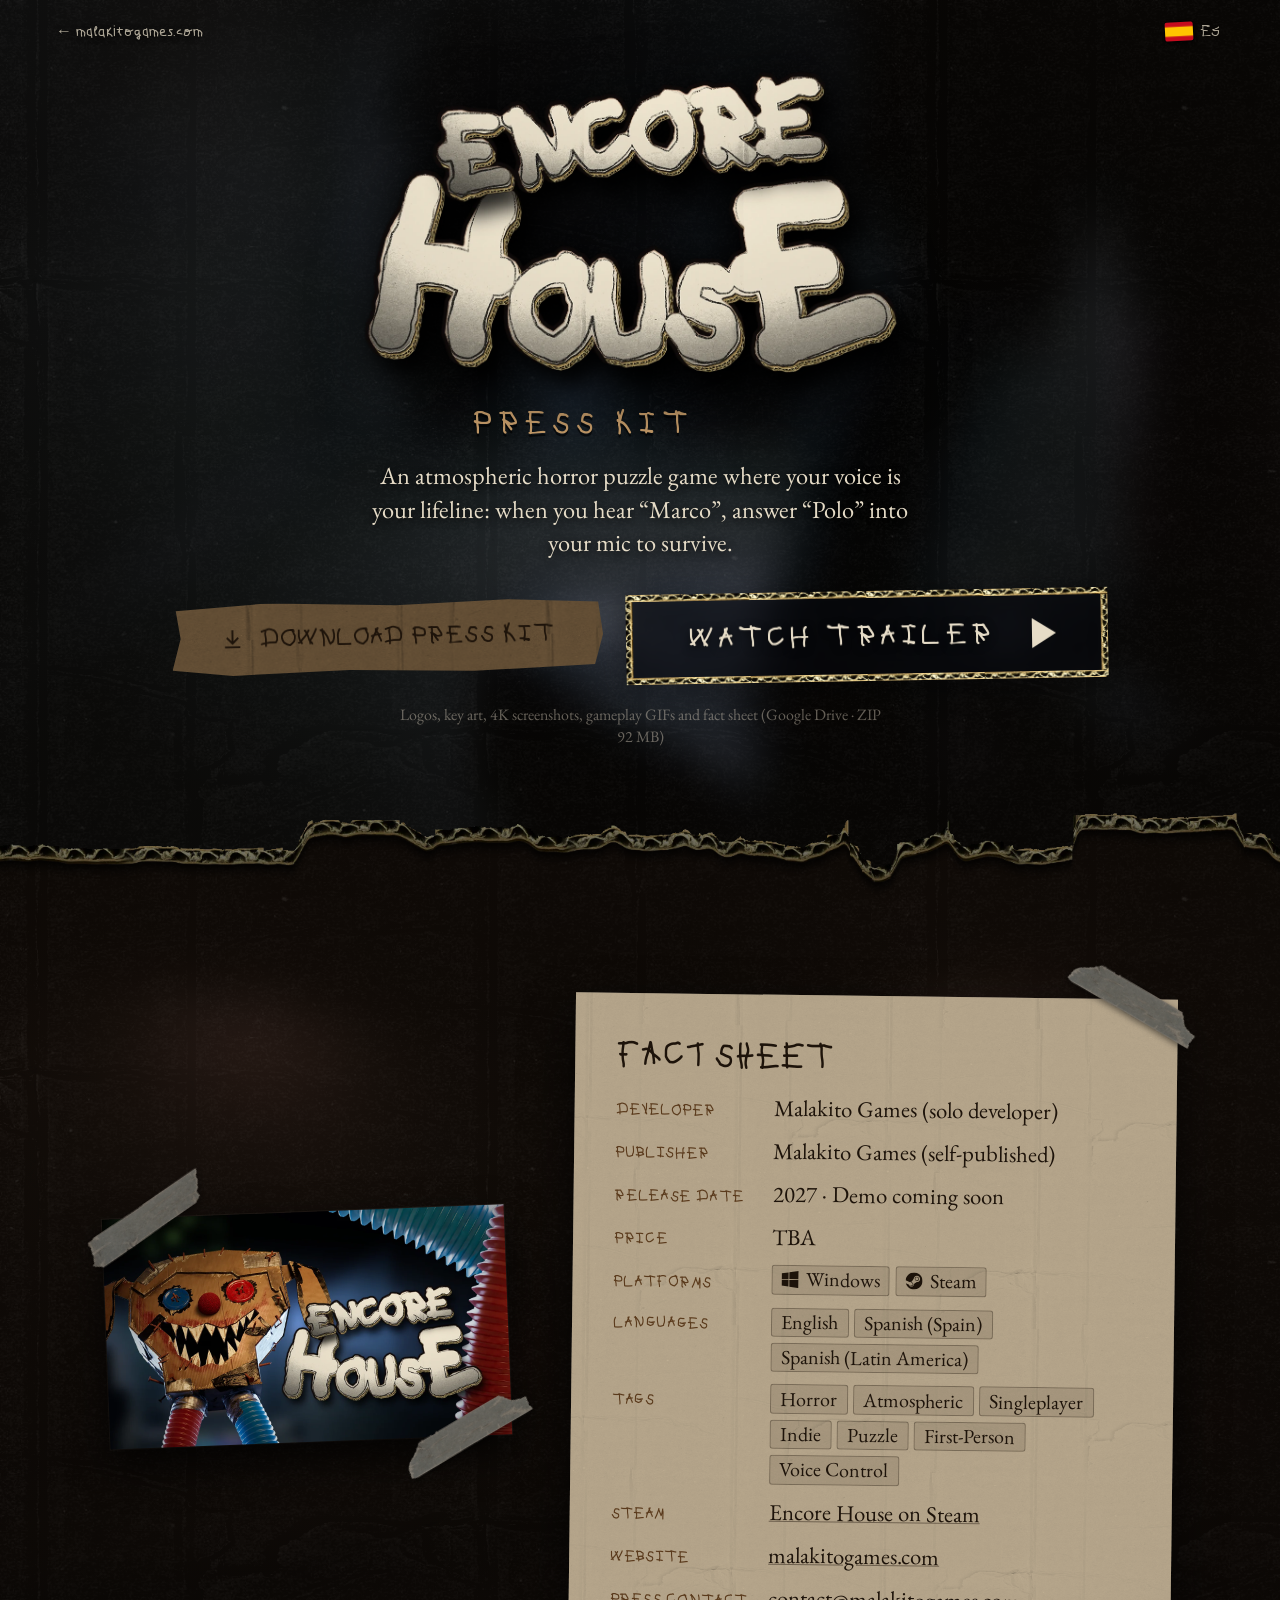
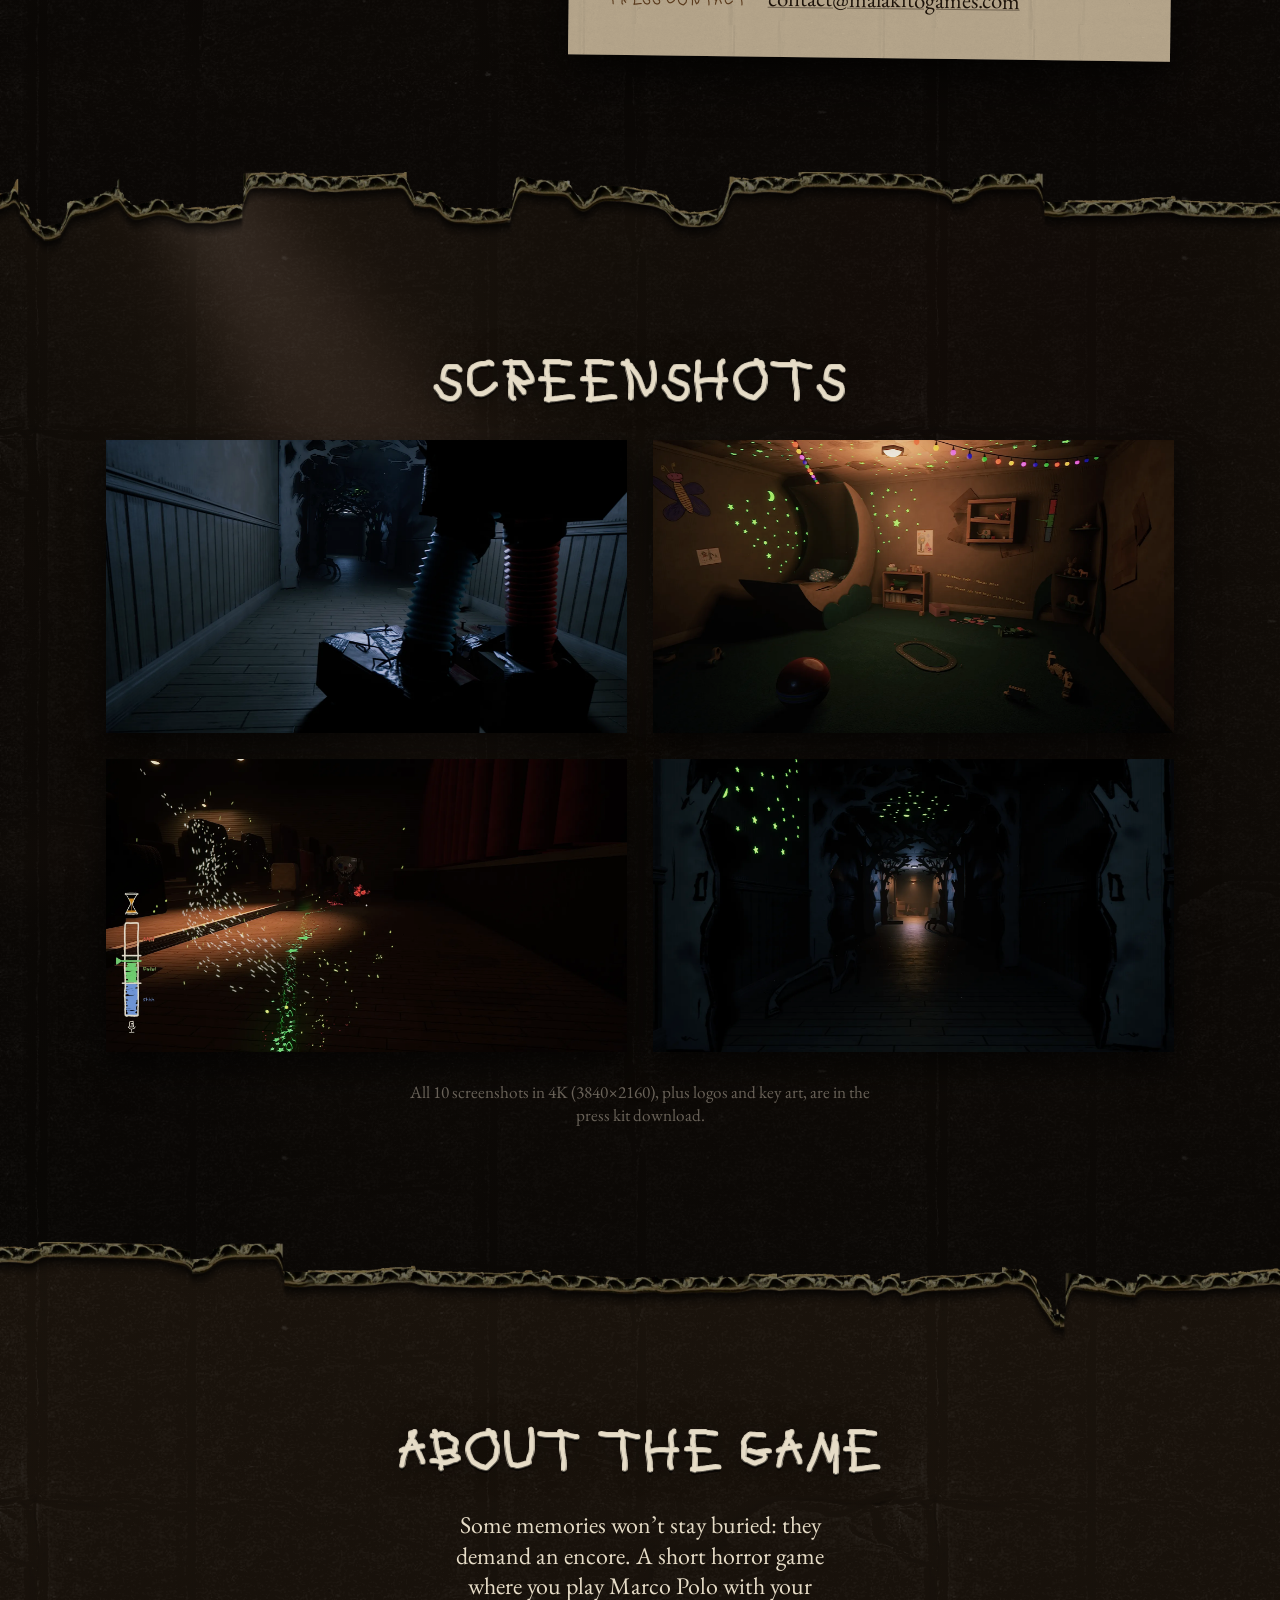
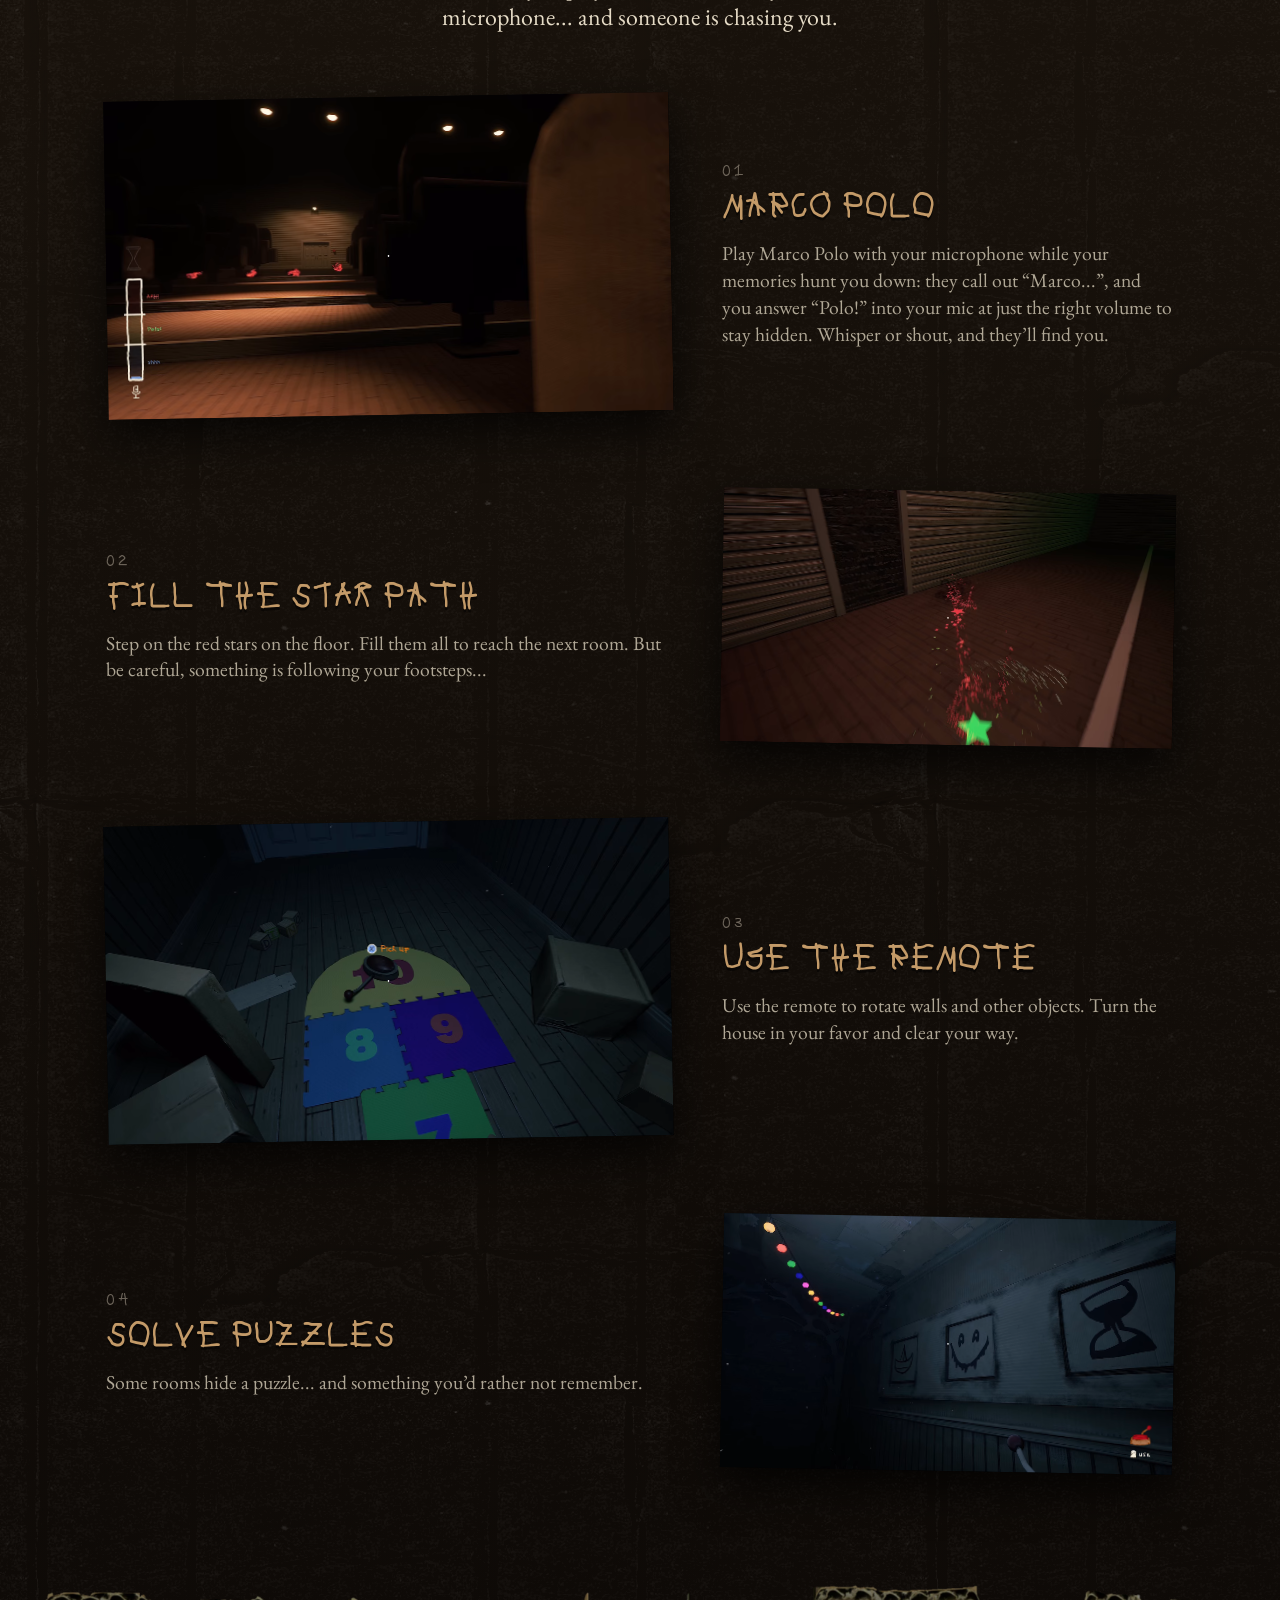
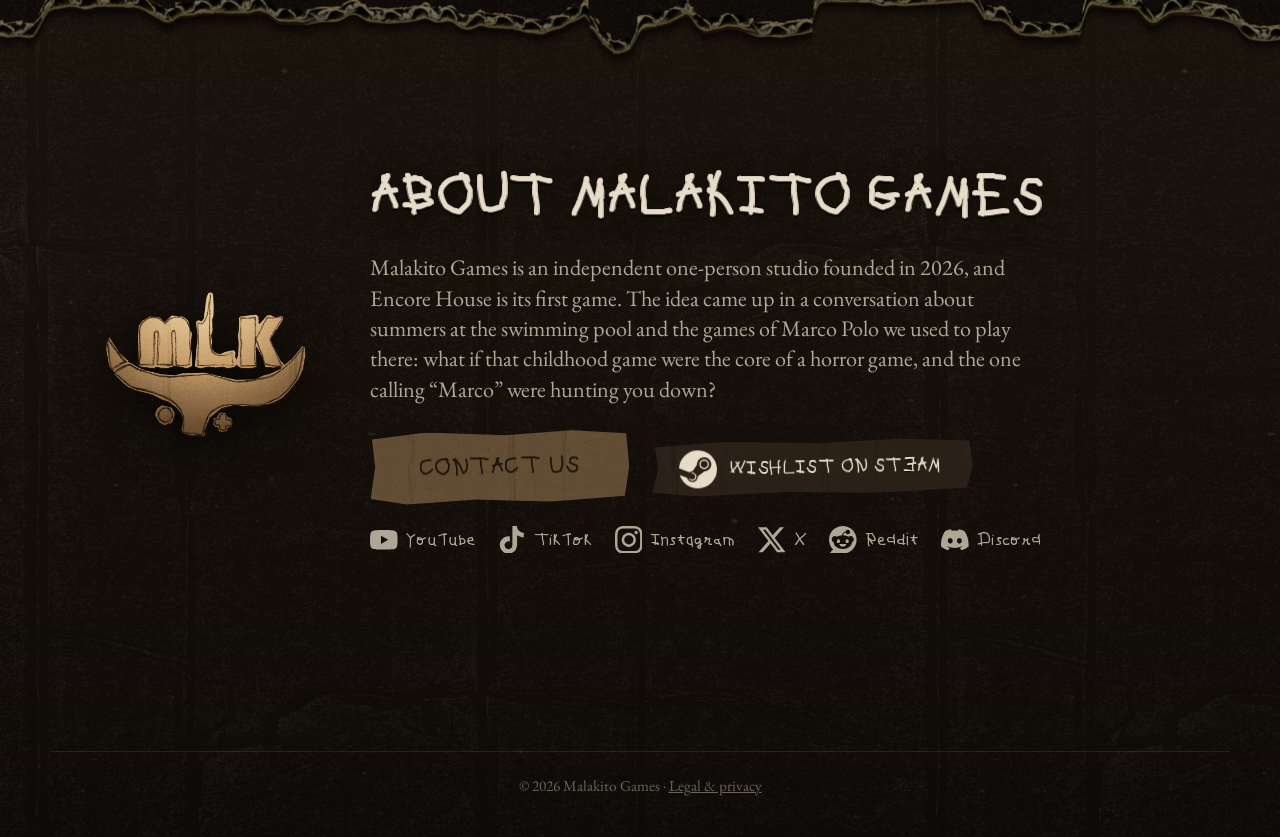
==== commit 8639ef1b: "Añade X (@malakitogames) a redes de la web y del press kit Co-Authored-By: Claude Opus 5.5 <noreply@" ====
--- a/presskit/index.html
+++ b/presskit/index.html
@@ -18,7 +18,7 @@
 	<link rel="preload" as="font" type="font/woff2" href="../assets/fonts/EncoreKid-Regular.woff2" crossorigin />
 	<link rel="stylesheet" href="../css/style.css?v=d9d851db" />
 	<link rel="stylesheet" href="../css/edge.css?v=f5a3320f" />
-	<script src="../js/config.js?v=3f3f60be"></script>
+	<script src="../js/config.js?v=eab47e1b"></script>
 	<style>
 		/* ---------- Press kit: solo lo propio de esta página; el resto viene de style.css ---------- */
 		.pk-hero .sheet__in { min-height: min(86svh, 820px); display: grid; place-items: center; }
@@ -340,6 +340,7 @@
 			YouTube: "M23.498 6.186a3.016 3.016 0 0 0-2.122-2.136C19.505 3.545 12 3.545 12 3.545s-7.505 0-9.377.505A3.017 3.017 0 0 0 .502 6.186C0 8.07 0 12 0 12s0 3.93.502 5.814a3.016 3.016 0 0 0 2.122 2.136c1.871.505 9.376.505 9.376.505s7.505 0 9.377-.505a3.015 3.015 0 0 0 2.122-2.136C24 15.93 24 12 24 12s0-3.93-.502-5.814zM9.545 15.568V8.432L15.818 12l-6.273 3.568z",
 		TikTok: "M12.525.02c1.31-.02 2.61-.01 3.91-.02.08 1.53.63 3.09 1.75 4.17 1.12 1.11 2.7 1.62 4.24 1.79v4.03c-1.44-.05-2.89-.35-4.2-.97-.57-.26-1.1-.59-1.62-.93-.01 2.92.01 5.84-.02 8.75-.08 1.4-.54 2.79-1.35 3.94-1.31 1.92-3.58 3.17-5.91 3.21-1.43.08-2.86-.31-4.08-1.03-2.02-1.19-3.44-3.37-3.65-5.71-.02-.5-.03-1-.01-1.49.18-1.9 1.12-3.72 2.58-4.96 1.66-1.44 3.98-2.13 6.15-1.72.02 1.48-.04 2.96-.04 4.44-.99-.32-2.15-.23-3.02.37-.63.41-1.11 1.04-1.36 1.75-.21.51-.15 1.07-.14 1.61.24 1.64 1.82 3.02 3.5 2.87 1.12-.01 2.19-.66 2.77-1.61.19-.33.4-.67.41-1.06.1-1.79.06-3.57.07-5.36.01-4.03-.01-8.05.02-12.07z",
 		Instagram: "M7.0301.084c-1.2768.0602-2.1487.264-2.911.5634-.7888.3075-1.4575.72-2.1228 1.3877-.6652.6677-1.075 1.3368-1.3802 2.127-.2954.7638-.4956 1.6365-.552 2.914-.0564 1.2775-.0689 1.6882-.0626 4.947.0062 3.2586.0206 3.6671.0825 4.9473.061 1.2765.264 2.1482.5635 2.9107.308.7889.72 1.4573 1.388 2.1228.6679.6655 1.3365 1.0743 2.1285 1.38.7632.295 1.6361.4961 2.9134.552 1.2773.056 1.6884.069 4.9462.0627 3.2578-.0062 3.668-.0207 4.9478-.0814 1.28-.0607 2.147-.2652 2.9098-.5633.7889-.3086 1.4578-.72 2.1228-1.3881.665-.6682 1.0745-1.3378 1.3795-2.1284.2957-.7632.4966-1.636.552-2.9124.056-1.2809.0692-1.6898.063-4.948-.0063-3.2583-.021-3.6668-.0817-4.9465-.0607-1.2797-.264-2.1487-.5633-2.9117-.3084-.7889-.72-1.4568-1.3876-2.1228C21.2982 1.33 20.628.9208 19.8378.6165 19.074.321 18.2017.1197 16.9244.0645 15.6471.0093 15.236-.005 11.977.0014 8.718.0076 8.31.0215 7.0301.0839m.1402 21.6932c-1.17-.0509-1.8053-.2453-2.2287-.408-.5606-.216-.96-.4771-1.3819-.895-.422-.4178-.6811-.8186-.9-1.378-.1644-.4234-.3624-1.058-.4171-2.228-.0595-1.2645-.072-1.6442-.079-4.848-.007-3.2037.0053-3.583.0607-4.848.05-1.169.2456-1.805.408-2.2282.216-.5613.4762-.96.895-1.3816.4188-.4217.8184-.6814 1.3783-.9003.423-.1651 1.0575-.3614 2.227-.4171 1.2655-.06 1.6447-.072 4.848-.079 3.2033-.007 3.5835.005 4.8495.0608 1.169.0508 1.8053.2445 2.228.408.5608.216.96.4754 1.3816.895.4217.4194.6816.8176.9005 1.3787.1653.4217.3617 1.056.4169 2.2263.0602 1.2655.0739 1.645.0796 4.848.0058 3.203-.0055 3.5834-.061 4.848-.051 1.17-.245 1.8055-.408 2.2294-.216.5604-.4763.96-.8954 1.3814-.419.4215-.8181.6811-1.3783.9-.4224.1649-1.0577.3617-2.2262.4174-1.2656.0595-1.6448.072-4.8493.079-3.2045.007-3.5825-.006-4.848-.0608M16.953 5.5864A1.44 1.44 0 1 0 18.39 4.144a1.44 1.44 0 0 0-1.437 1.4424M5.8385 12.012c.0067 3.4032 2.7706 6.1557 6.173 6.1493 3.4026-.0065 6.157-2.7701 6.1506-6.1733-.0065-3.4032-2.771-6.1565-6.174-6.1498-3.403.0067-6.156 2.771-6.1496 6.1738M8 12.0077a4 4 0 1 1 4.008 3.9921A3.9996 3.9996 0 0 1 8 12.0077",
+		X: "M18.901 1.153h3.68l-8.04 9.19L24 22.846h-7.406l-5.8-7.584-6.638 7.584H.474l8.6-9.83L0 1.154h7.594l5.243 6.932ZM17.61 20.644h2.039L6.486 3.24H4.298Z",
 		Reddit: "M12 0C5.373 0 0 5.373 0 12c0 3.314 1.343 6.314 3.515 8.485l-2.286 2.286C.775 23.225 1.097 24 1.738 24H12c6.627 0 12-5.373 12-12S18.627 0 12 0Zm4.388 3.199c1.104 0 1.999.895 1.999 1.999 0 1.105-.895 2-1.999 2-.946 0-1.739-.657-1.947-1.539v.002c-1.147.162-2.032 1.15-2.032 2.341v.007c1.776.067 3.4.567 4.686 1.363.473-.363 1.064-.58 1.707-.58 1.547 0 2.802 1.254 2.802 2.802 0 1.117-.655 2.081-1.601 2.531-.088 3.256-3.637 5.876-7.997 5.876-4.361 0-7.905-2.617-7.998-5.87-.954-.447-1.614-1.415-1.614-2.538 0-1.548 1.255-2.802 2.803-2.802.645 0 1.239.218 1.712.585 1.275-.79 2.881-1.291 4.64-1.365v-.01c0-1.663 1.263-3.034 2.88-3.207.188-.911.993-1.595 1.959-1.595Zm-8.085 8.376c-.784 0-1.459.78-1.506 1.797-.047 1.016.64 1.429 1.426 1.429.786 0 1.371-.369 1.418-1.385.047-1.017-.553-1.841-1.338-1.841Zm7.406 0c-.786 0-1.385.824-1.338 1.841.047 1.017.634 1.385 1.418 1.385.785 0 1.473-.413 1.426-1.429-.046-1.017-.721-1.797-1.506-1.797Zm-3.703 4.013c-.974 0-1.907.048-2.77.135-.147.015-.241.168-.183.305.483 1.154 1.622 1.964 2.953 1.964 1.33 0 2.47-.81 2.953-1.964.057-.137-.037-.29-.184-.305-.863-.087-1.795-.135-2.769-.135Z",
 			Discord: "M20.317 4.37a19.791 19.791 0 0 0-4.885-1.515.074.074 0 0 0-.079.037c-.21.375-.444.864-.608 1.25a18.27 18.27 0 0 0-5.487 0 12.64 12.64 0 0 0-.617-1.25.077.077 0 0 0-.079-.037A19.736 19.736 0 0 0 3.677 4.37a.07.07 0 0 0-.032.027C.533 9.046-.32 13.58.099 18.057a.082.082 0 0 0 .031.057 19.9 19.9 0 0 0 5.993 3.03.078.078 0 0 0 .084-.028 14.09 14.09 0 0 0 1.226-1.994.076.076 0 0 0-.041-.106 13.107 13.107 0 0 1-1.872-.892.077.077 0 0 1-.008-.128 10.2 10.2 0 0 0 .372-.292.074.074 0 0 1 .077-.01c3.928 1.793 8.18 1.793 12.062 0a.074.074 0 0 1 .078.01c.12.098.246.198.373.292a.077.077 0 0 1-.006.127 12.299 12.299 0 0 1-1.873.892.077.077 0 0 0-.041.107c.36.698.772 1.362 1.225 1.993a.076.076 0 0 0 .084.028 19.839 19.839 0 0 0 6.002-3.03.077.077 0 0 0 .032-.054c.5-5.177-.838-9.674-3.549-13.66a.061.061 0 0 0-.031-.03zM8.02 15.33c-1.183 0-2.157-1.085-2.157-2.419 0-1.333.956-2.419 2.157-2.419 1.21 0 2.176 1.096 2.157 2.42 0 1.333-.956 2.418-2.157 2.418zm7.975 0c-1.183 0-2.157-1.085-2.157-2.419 0-1.333.955-2.419 2.157-2.419 1.21 0 2.176 1.096 2.157 2.42 0 1.333-.946 2.418-2.157 2.418z",
 		};
